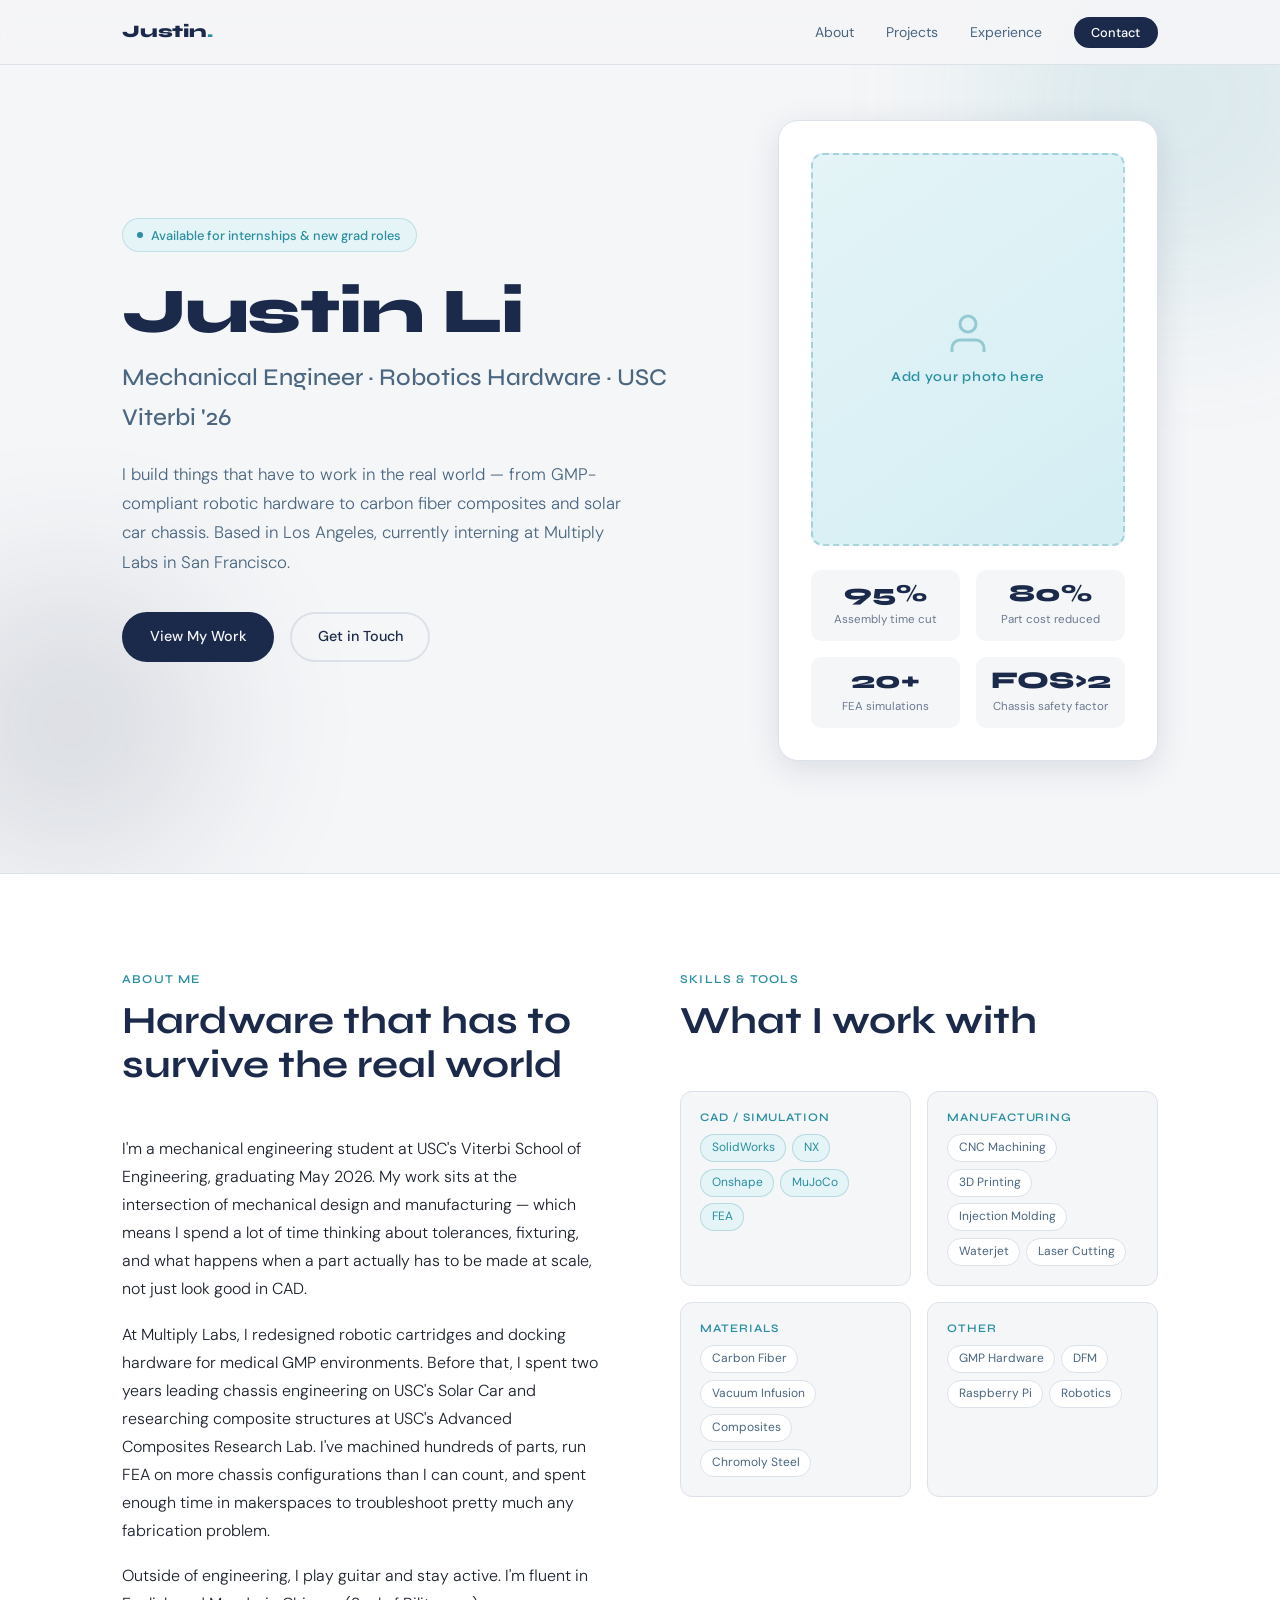
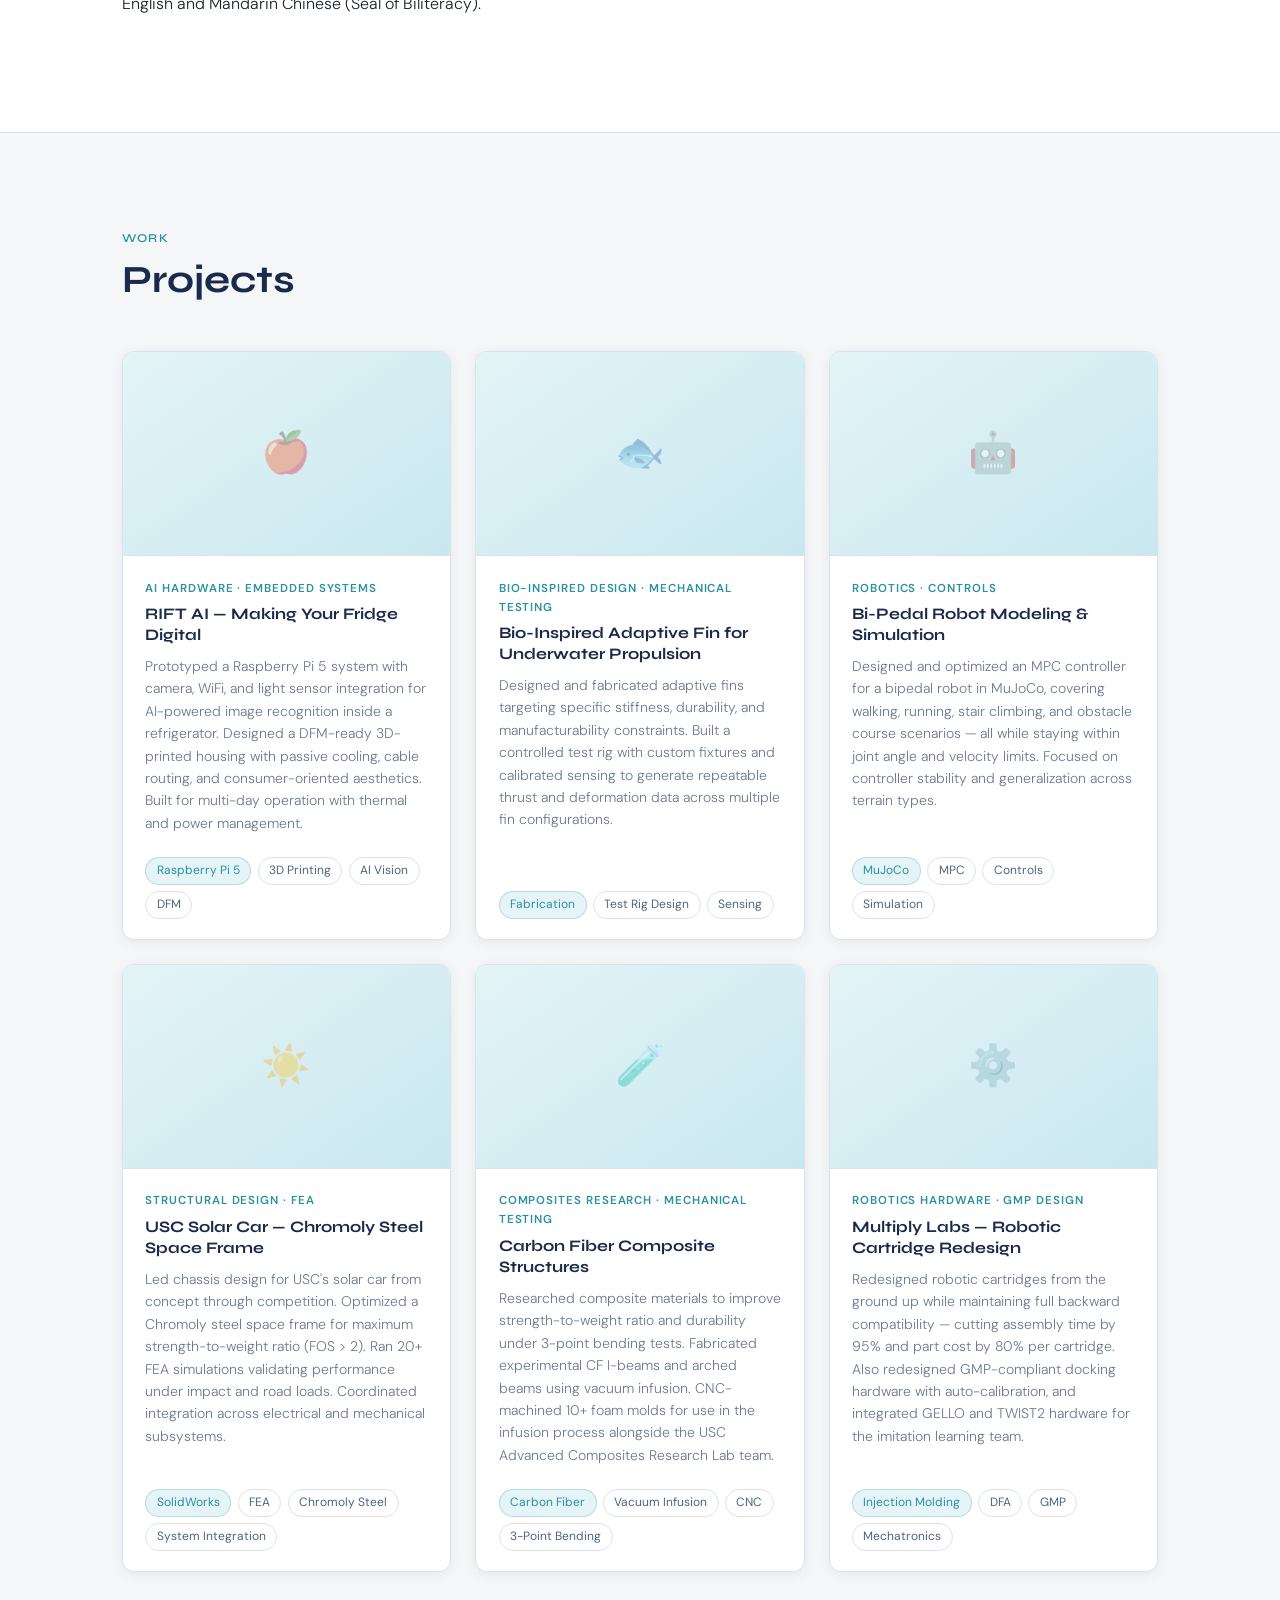
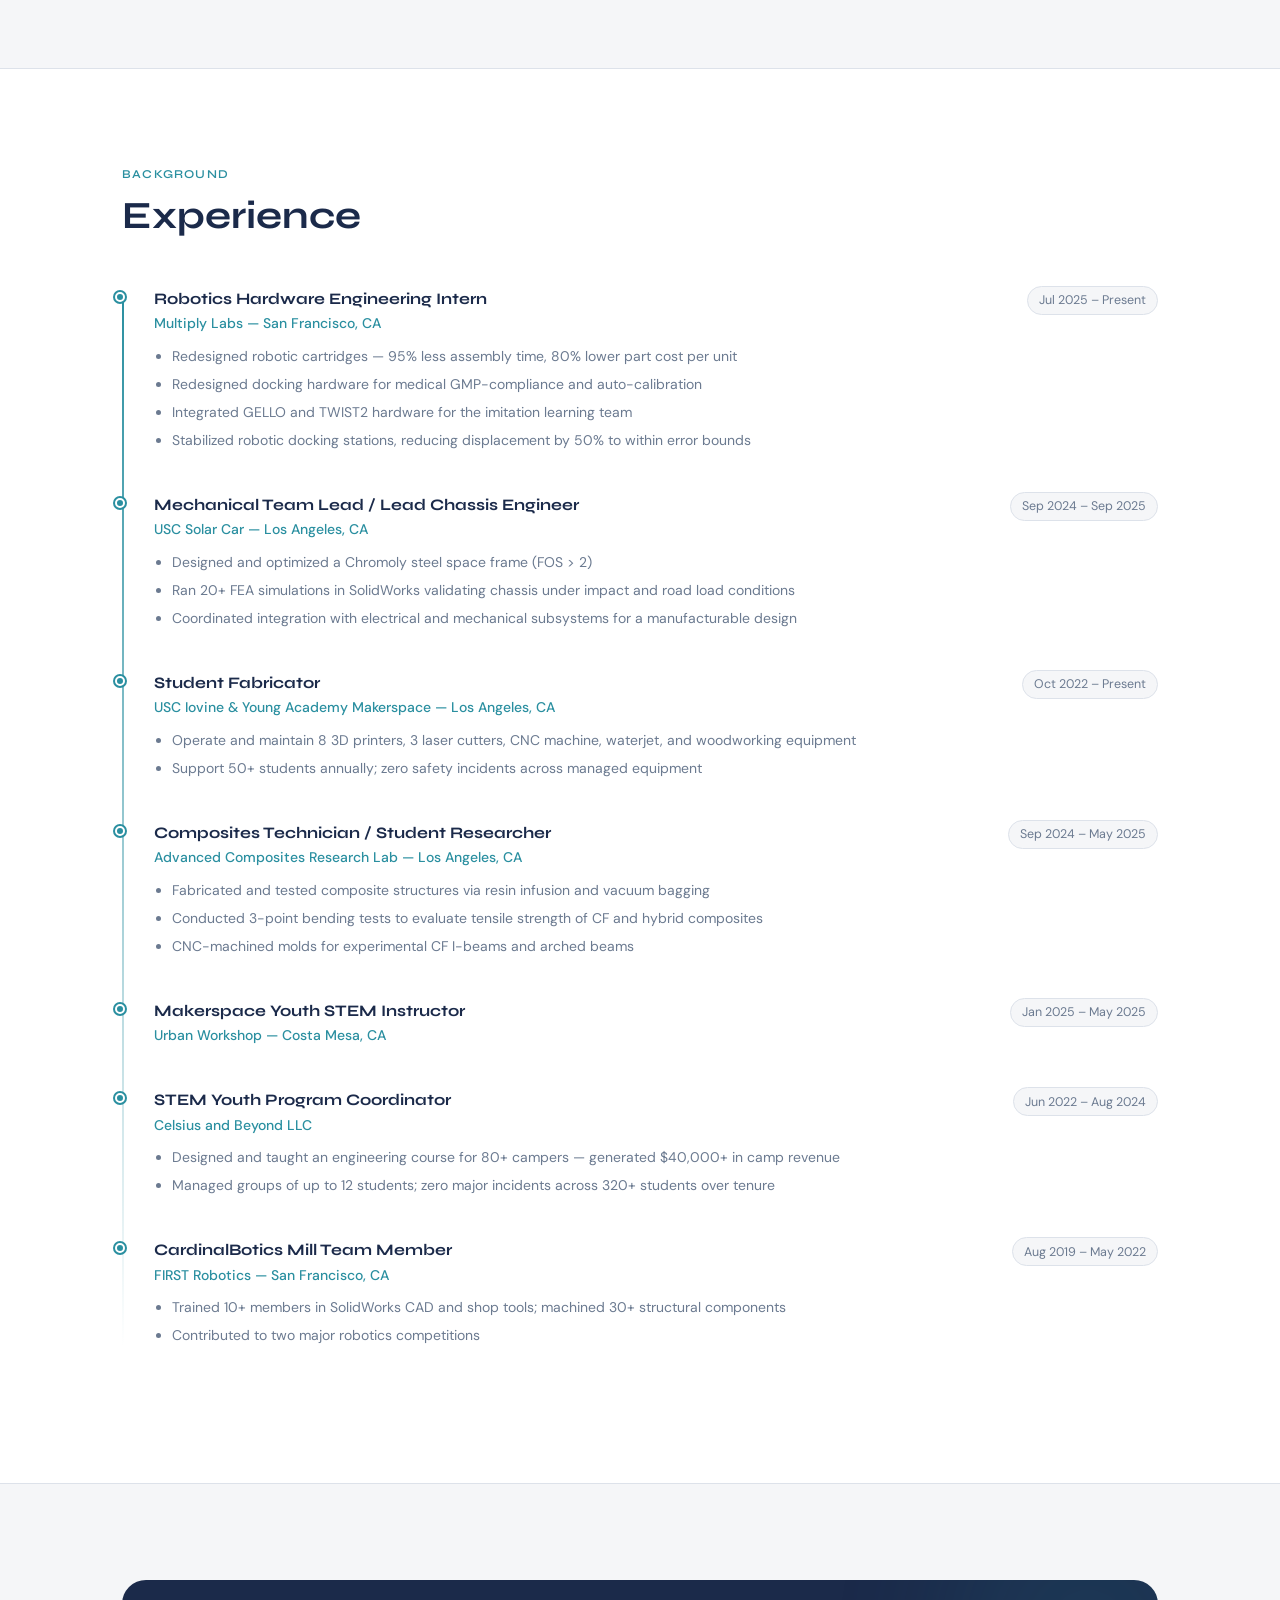
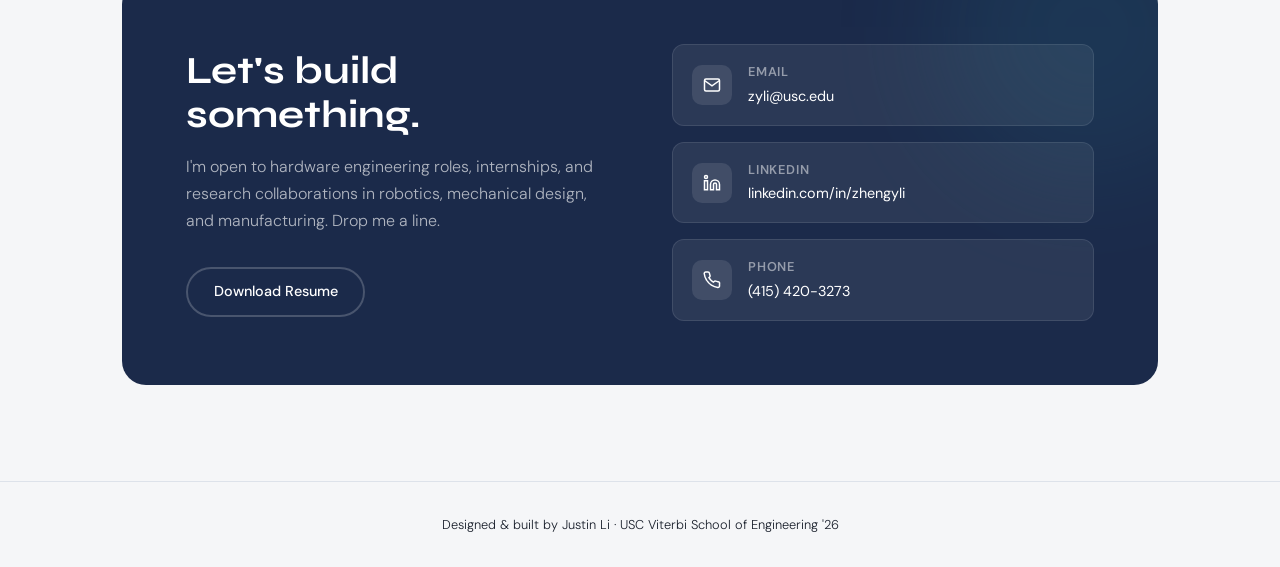
==== index.html @ b5b36ad8 "Create index.html" ====
<!DOCTYPE html>
<html lang="en">
<head>
  <meta charset="UTF-8" />
  <meta name="viewport" content="width=device-width, initial-scale=1.0" />
  <title>Justin Li — Mechanical Engineer</title>
  <link rel="preconnect" href="https://fonts.googleapis.com" />
  <link rel="preconnect" href="https://fonts.gstatic.com" crossorigin />
  <link href="https://fonts.googleapis.com/css2?family=Syne:wght@400;500;600;700;800&family=DM+Sans:ital,opsz,wght@0,9..40,300;0,9..40,400;0,9..40,500;1,9..40,300&display=swap" rel="stylesheet" />

  <style>
    /* ============================================================
       TOKENS
    ============================================================ */
    :root {
      --bg:        #F5F6F8;
      --surface:   #FFFFFF;
      --navy:      #1B2A4A;
      --teal:      #2A8FA0;
      --teal-lt:   #E4F4F7;
      --slate:     #4A6680;
      --text:      #1A202C;
      --muted:     #6B7A90;
      --border:    #DDE2EA;
      --radius:    12px;
      --radius-sm: 6px;
      --shadow:    0 2px 12px rgba(27,42,74,0.07);
      --shadow-lg: 0 8px 32px rgba(27,42,74,0.12);
      --transition: 0.25s cubic-bezier(0.4, 0, 0.2, 1);
    }

    /* ============================================================
       RESET & BASE
    ============================================================ */
    *, *::before, *::after { box-sizing: border-box; margin: 0; padding: 0; }

    html { scroll-behavior: smooth; font-size: 16px; }

    body {
      font-family: 'DM Sans', sans-serif;
      background: var(--bg);
      color: var(--text);
      line-height: 1.65;
      -webkit-font-smoothing: antialiased;
    }

    img { max-width: 100%; display: block; }
    a { color: inherit; text-decoration: none; }
    ul { list-style: none; }

    /* ============================================================
       TYPOGRAPHY
    ============================================================ */
    h1, h2, h3, h4 {
      font-family: 'Syne', sans-serif;
      line-height: 1.15;
      color: var(--navy);
    }

    h1 { font-size: clamp(2.4rem, 5vw, 4rem); font-weight: 800; letter-spacing: -0.02em; }
    h2 { font-size: clamp(1.6rem, 3vw, 2.4rem); font-weight: 700; }
    h3 { font-size: 1.15rem; font-weight: 600; }
    h4 { font-size: 0.9rem; font-weight: 600; letter-spacing: 0.08em; text-transform: uppercase; color: var(--teal); }

    p { font-weight: 300; color: var(--text); }

    .label {
      font-family: 'Syne', sans-serif;
      font-size: 0.75rem;
      font-weight: 600;
      letter-spacing: 0.1em;
      text-transform: uppercase;
      color: var(--teal);
    }

    /* ============================================================
       LAYOUT HELPERS
    ============================================================ */
    .container {
      max-width: 1100px;
      margin: 0 auto;
      padding: 0 2rem;
    }

    .section {
      padding: 6rem 0;
    }

    .section-header {
      margin-bottom: 3rem;
    }

    .section-header .label {
      display: block;
      margin-bottom: 0.6rem;
    }

    /* ============================================================
       NAV
    ============================================================ */
    nav {
      position: fixed;
      top: 0; left: 0; right: 0;
      z-index: 100;
      background: rgba(245, 246, 248, 0.9);
      backdrop-filter: blur(12px);
      -webkit-backdrop-filter: blur(12px);
      border-bottom: 1px solid var(--border);
      transition: box-shadow var(--transition);
    }

    nav.scrolled { box-shadow: var(--shadow); }

    .nav-inner {
      max-width: 1100px;
      margin: 0 auto;
      padding: 0 2rem;
      height: 64px;
      display: flex;
      align-items: center;
      justify-content: space-between;
    }

    .nav-logo {
      font-family: 'Syne', sans-serif;
      font-weight: 800;
      font-size: 1.1rem;
      color: var(--navy);
      letter-spacing: -0.01em;
    }

    .nav-logo span { color: var(--teal); }

    .nav-links {
      display: flex;
      gap: 2rem;
      align-items: center;
    }

    .nav-links a {
      font-size: 0.875rem;
      font-weight: 400;
      color: var(--slate);
      transition: color var(--transition);
    }

    .nav-links a:hover { color: var(--navy); }

    .nav-cta {
      background: var(--navy);
      color: #fff !important;
      padding: 0.45rem 1.1rem;
      border-radius: 100px;
      font-size: 0.8rem !important;
      font-weight: 500 !important;
      transition: background var(--transition) !important;
    }

    .nav-cta:hover { background: var(--teal) !important; color: #fff !important; }

    /* Mobile nav toggle */
    .nav-toggle {
      display: none;
      flex-direction: column;
      gap: 5px;
      cursor: pointer;
      padding: 4px;
    }

    .nav-toggle span {
      display: block;
      width: 22px;
      height: 2px;
      background: var(--navy);
      border-radius: 2px;
      transition: var(--transition);
    }

    /* ============================================================
       HERO
    ============================================================ */
    #hero {
      padding-top: 120px;
      padding-bottom: 7rem;
      position: relative;
      overflow: hidden;
    }

    .hero-grid {
      display: grid;
      grid-template-columns: 1fr 380px;
      gap: 4rem;
      align-items: center;
    }

    .hero-eyebrow {
      display: inline-flex;
      align-items: center;
      gap: 0.5rem;
      background: var(--teal-lt);
      color: var(--teal);
      font-size: 0.8rem;
      font-weight: 500;
      padding: 0.35rem 0.9rem;
      border-radius: 100px;
      margin-bottom: 1.4rem;
      border: 1px solid rgba(42,143,160,0.2);
    }

    .hero-eyebrow::before {
      content: '';
      width: 6px;
      height: 6px;
      border-radius: 50%;
      background: var(--teal);
      animation: pulse 2s ease-in-out infinite;
    }

    @keyframes pulse {
      0%, 100% { opacity: 1; transform: scale(1); }
      50% { opacity: 0.5; transform: scale(0.8); }
    }

    .hero-name { margin-bottom: 0.6rem; }

    .hero-title {
      font-family: 'Syne', sans-serif;
      font-size: clamp(1.1rem, 2.2vw, 1.5rem);
      font-weight: 500;
      color: var(--slate);
      margin-bottom: 1.4rem;
    }

    .hero-desc {
      font-size: 1.05rem;
      max-width: 520px;
      margin-bottom: 2.2rem;
      line-height: 1.75;
      color: var(--slate);
    }

    .hero-actions {
      display: flex;
      gap: 1rem;
      flex-wrap: wrap;
    }

    .btn {
      display: inline-flex;
      align-items: center;
      gap: 0.4rem;
      padding: 0.7rem 1.6rem;
      border-radius: 100px;
      font-size: 0.9rem;
      font-weight: 500;
      transition: all var(--transition);
      cursor: pointer;
      font-family: 'DM Sans', sans-serif;
    }

    .btn-primary {
      background: var(--navy);
      color: #fff;
      border: 2px solid var(--navy);
    }

    .btn-primary:hover {
      background: var(--teal);
      border-color: var(--teal);
    }

    .btn-outline {
      background: transparent;
      color: var(--navy);
      border: 2px solid var(--border);
    }

    .btn-outline:hover {
      border-color: var(--navy);
      background: var(--surface);
    }

    /* Hero card / photo area */
    .hero-card {
      background: var(--surface);
      border-radius: 20px;
      border: 1px solid var(--border);
      padding: 2rem;
      box-shadow: var(--shadow-lg);
      position: relative;
    }

    .hero-photo-placeholder {
      width: 100%;
      aspect-ratio: 4/5;
      background: linear-gradient(145deg, var(--teal-lt) 0%, #D4EEF3 100%);
      border-radius: 12px;
      display: flex;
      flex-direction: column;
      align-items: center;
      justify-content: center;
      color: var(--teal);
      font-family: 'Syne', sans-serif;
      font-size: 0.85rem;
      font-weight: 600;
      letter-spacing: 0.05em;
      gap: 0.5rem;
      border: 2px dashed rgba(42,143,160,0.3);
      position: relative;
      overflow: hidden;
    }

    /* Replace the placeholder with a real photo by adding id="hero-photo" to an <img> tag */
    .hero-photo-placeholder svg { opacity: 0.4; }

    .hero-stats {
      display: grid;
      grid-template-columns: 1fr 1fr;
      gap: 1rem;
      margin-top: 1.5rem;
    }

    .stat {
      text-align: center;
      padding: 0.75rem;
      background: var(--bg);
      border-radius: 10px;
    }

    .stat-num {
      font-family: 'Syne', sans-serif;
      font-size: 1.5rem;
      font-weight: 800;
      color: var(--navy);
      line-height: 1;
    }

    .stat-label {
      font-size: 0.72rem;
      color: var(--muted);
      margin-top: 0.25rem;
    }

    /* Decorative blobs */
    .blob {
      position: absolute;
      border-radius: 50%;
      filter: blur(80px);
      opacity: 0.12;
      pointer-events: none;
    }

    .blob-1 {
      width: 400px; height: 400px;
      background: var(--teal);
      top: -100px; right: -100px;
    }

    .blob-2 {
      width: 300px; height: 300px;
      background: var(--navy);
      bottom: 0; left: -80px;
    }

    /* ============================================================
       ABOUT
    ============================================================ */
    #about { background: var(--surface); border-top: 1px solid var(--border); border-bottom: 1px solid var(--border); }

    .about-grid {
      display: grid;
      grid-template-columns: 1fr 1fr;
      gap: 5rem;
      align-items: start;
    }

    .about-text p {
      margin-bottom: 1.1rem;
      font-size: 1rem;
      line-height: 1.75;
    }

    .skills-grid {
      display: grid;
      grid-template-columns: 1fr 1fr;
      gap: 1rem;
    }

    .skill-block {
      background: var(--bg);
      border-radius: var(--radius);
      padding: 1.2rem;
      border: 1px solid var(--border);
    }

    .skill-block h4 {
      font-size: 0.72rem;
      margin-bottom: 0.6rem;
    }

    .skill-tags {
      display: flex;
      flex-wrap: wrap;
      gap: 0.4rem;
    }

    .tag {
      background: var(--surface);
      border: 1px solid var(--border);
      color: var(--slate);
      font-size: 0.75rem;
      padding: 0.2rem 0.65rem;
      border-radius: 100px;
      font-weight: 400;
    }

    .tag.teal {
      background: var(--teal-lt);
      border-color: rgba(42,143,160,0.25);
      color: var(--teal);
    }

    /* ============================================================
       PROJECTS
    ============================================================ */
    #projects { }

    .projects-grid {
      display: grid;
      grid-template-columns: repeat(3, 1fr);
      gap: 1.5rem;
    }

    .project-card {
      background: var(--surface);
      border-radius: var(--radius);
      border: 1px solid var(--border);
      overflow: hidden;
      box-shadow: var(--shadow);
      transition: transform var(--transition), box-shadow var(--transition);
      cursor: pointer;
      display: flex;
      flex-direction: column;
    }

    .project-card:hover {
      transform: translateY(-4px);
      box-shadow: var(--shadow-lg);
    }

    .project-image {
      width: 100%;
      aspect-ratio: 16/10;
      background: linear-gradient(145deg, var(--teal-lt), #C8E8EF);
      display: flex;
      align-items: center;
      justify-content: center;
      font-family: 'Syne', sans-serif;
      font-size: 0.78rem;
      font-weight: 600;
      letter-spacing: 0.06em;
      color: var(--teal);
      border-bottom: 1px solid var(--border);
      position: relative;
      overflow: hidden;
    }

    /* Add your real project images via <img> tags inside .project-image divs */
    .project-image img {
      width: 100%;
      height: 100%;
      object-fit: cover;
      position: absolute;
      inset: 0;
    }

    .project-image-icon {
      font-size: 2.5rem;
      opacity: 0.35;
    }

    .project-body {
      padding: 1.4rem;
      flex: 1;
      display: flex;
      flex-direction: column;
    }

    .project-category {
      font-size: 0.72rem;
      font-weight: 600;
      letter-spacing: 0.08em;
      text-transform: uppercase;
      color: var(--teal);
      margin-bottom: 0.4rem;
    }

    .project-body h3 {
      font-size: 1rem;
      font-weight: 700;
      color: var(--navy);
      margin-bottom: 0.6rem;
      line-height: 1.3;
    }

    .project-body p {
      font-size: 0.875rem;
      color: var(--muted);
      line-height: 1.6;
      flex: 1;
    }

    .project-footer {
      padding: 0 1.4rem 1.2rem;
      display: flex;
      gap: 0.4rem;
      flex-wrap: wrap;
    }

    /* ============================================================
       EXPERIENCE
    ============================================================ */
    #experience { background: var(--surface); border-top: 1px solid var(--border); border-bottom: 1px solid var(--border); }

    .timeline {
      position: relative;
      padding-left: 2rem;
    }

    .timeline::before {
      content: '';
      position: absolute;
      left: 0;
      top: 8px;
      bottom: 0;
      width: 2px;
      background: linear-gradient(to bottom, var(--teal), transparent);
    }

    .timeline-item {
      position: relative;
      margin-bottom: 2.5rem;
    }

    .timeline-item::before {
      content: '';
      position: absolute;
      left: -2.45rem;
      top: 6px;
      width: 10px;
      height: 10px;
      border-radius: 50%;
      background: var(--teal);
      border: 2px solid var(--surface);
      box-shadow: 0 0 0 2px var(--teal);
    }

    .timeline-header {
      display: flex;
      align-items: flex-start;
      justify-content: space-between;
      gap: 1rem;
      flex-wrap: wrap;
      margin-bottom: 0.5rem;
    }

    .timeline-role {
      font-family: 'Syne', sans-serif;
      font-weight: 700;
      color: var(--navy);
      font-size: 1rem;
    }

    .timeline-company {
      font-size: 0.875rem;
      color: var(--teal);
      font-weight: 500;
    }

    .timeline-date {
      font-size: 0.78rem;
      color: var(--muted);
      white-space: nowrap;
      background: var(--bg);
      padding: 0.2rem 0.7rem;
      border-radius: 100px;
      border: 1px solid var(--border);
      flex-shrink: 0;
    }

    .timeline-bullets {
      margin-top: 0.6rem;
      padding-left: 1.1rem;
    }

    .timeline-bullets li {
      list-style: disc;
      font-size: 0.875rem;
      color: var(--muted);
      line-height: 1.65;
      margin-bottom: 0.3rem;
    }

    /* ============================================================
       CONTACT
    ============================================================ */
    #contact { }

    .contact-inner {
      background: var(--navy);
      border-radius: 24px;
      padding: 4rem;
      display: grid;
      grid-template-columns: 1fr 1fr;
      gap: 4rem;
      align-items: center;
      position: relative;
      overflow: hidden;
    }

    .contact-inner::before {
      content: '';
      position: absolute;
      width: 300px;
      height: 300px;
      border-radius: 50%;
      background: var(--teal);
      opacity: 0.12;
      top: -100px;
      right: -80px;
      filter: blur(60px);
    }

    .contact-left h2 { color: #fff; margin-bottom: 1rem; }

    .contact-left p {
      color: rgba(255,255,255,0.65);
      font-size: 1rem;
      line-height: 1.7;
    }

    .contact-links {
      display: flex;
      flex-direction: column;
      gap: 1rem;
    }

    .contact-link {
      display: flex;
      align-items: center;
      gap: 1rem;
      background: rgba(255,255,255,0.07);
      border: 1px solid rgba(255,255,255,0.1);
      border-radius: var(--radius);
      padding: 1rem 1.2rem;
      color: #fff;
      transition: background var(--transition), border-color var(--transition);
    }

    .contact-link:hover {
      background: rgba(255,255,255,0.12);
      border-color: rgba(42,143,160,0.5);
    }

    .contact-link-icon {
      width: 40px;
      height: 40px;
      border-radius: 10px;
      background: rgba(255,255,255,0.1);
      display: flex;
      align-items: center;
      justify-content: center;
      flex-shrink: 0;
    }

    .contact-link-text strong {
      display: block;
      font-size: 0.8rem;
      font-weight: 600;
      letter-spacing: 0.06em;
      text-transform: uppercase;
      color: rgba(255,255,255,0.5);
    }

    .contact-link-text span {
      font-size: 0.9rem;
      color: #fff;
    }

    /* ============================================================
       FOOTER
    ============================================================ */
    footer {
      text-align: center;
      padding: 2rem;
      font-size: 0.8rem;
      color: var(--muted);
      border-top: 1px solid var(--border);
    }

    /* ============================================================
       ANIMATIONS
    ============================================================ */
    .fade-up {
      opacity: 0;
      transform: translateY(24px);
      transition: opacity 0.6s ease, transform 0.6s ease;
    }

    .fade-up.visible {
      opacity: 1;
      transform: translateY(0);
    }

    /* ============================================================
       RESPONSIVE
    ============================================================ */
    @media (max-width: 900px) {
      .hero-grid { grid-template-columns: 1fr; }
      .hero-card { display: none; }
      .about-grid { grid-template-columns: 1fr; gap: 2.5rem; }
      .projects-grid { grid-template-columns: repeat(2, 1fr); }
      .contact-inner { grid-template-columns: 1fr; padding: 2.5rem; gap: 2rem; }
    }

    @media (max-width: 600px) {
      .nav-links { display: none; }
      .nav-links.open {
        display: flex;
        flex-direction: column;
        position: fixed;
        top: 64px; left: 0; right: 0;
        background: var(--surface);
        padding: 1.5rem 2rem;
        border-bottom: 1px solid var(--border);
        box-shadow: var(--shadow-lg);
        gap: 1.2rem;
        z-index: 99;
      }
      .nav-toggle { display: flex; }
      .projects-grid { grid-template-columns: 1fr; }
      .skills-grid { grid-template-columns: 1fr; }
      .section { padding: 4rem 0; }
    }
  </style>
</head>

<body>

  <!-- ============================================================
       NAV
  ============================================================ -->
  <nav id="navbar">
    <div class="nav-inner">
      <a class="nav-logo" href="#hero">Justin<span>.</span></a>
      <ul class="nav-links" id="navLinks">
        <li><a href="#about">About</a></li>
        <li><a href="#projects">Projects</a></li>
        <li><a href="#experience">Experience</a></li>
        <li><a href="#contact" class="nav-cta">Contact</a></li>
      </ul>
      <div class="nav-toggle" id="navToggle" aria-label="Toggle navigation">
        <span></span><span></span><span></span>
      </div>
    </div>
  </nav>

  <!-- ============================================================
       HERO
  ============================================================ -->
  <section id="hero">
    <div class="blob blob-1"></div>
    <div class="blob blob-2"></div>
    <div class="container">
      <div class="hero-grid">
        <div class="hero-content">
          <div class="hero-eyebrow">Available for internships &amp; new grad roles</div>
          <h1 class="hero-name">Justin Li</h1>
          <p class="hero-title">Mechanical Engineer · Robotics Hardware · USC Viterbi '26</p>
          <p class="hero-desc">
            I build things that have to work in the real world — from GMP-compliant robotic hardware 
            to carbon fiber composites and solar car chassis. Based in Los Angeles, currently interning 
            at Multiply Labs in San Francisco.
          </p>
          <div class="hero-actions">
            <a href="#projects" class="btn btn-primary">View My Work</a>
            <a href="#contact" class="btn btn-outline">Get in Touch</a>
          </div>
        </div>

        <div class="hero-card fade-up">
          <!-- 
            TO ADD YOUR PHOTO: Replace this placeholder div with:
            <img src="your-photo.jpg" alt="Justin Li" style="width:100%;border-radius:12px;aspect-ratio:4/5;object-fit:cover;" />
          -->
          <div class="hero-photo-placeholder">
            <svg width="48" height="48" viewBox="0 0 24 24" fill="none" stroke="currentColor" stroke-width="1.5">
              <path d="M20 21v-2a4 4 0 0 0-4-4H8a4 4 0 0 0-4 4v2"/>
              <circle cx="12" cy="7" r="4"/>
            </svg>
            Add your photo here
          </div>
          <div class="hero-stats">
            <div class="stat">
              <div class="stat-num">95%</div>
              <div class="stat-label">Assembly time cut</div>
            </div>
            <div class="stat">
              <div class="stat-num">80%</div>
              <div class="stat-label">Part cost reduced</div>
            </div>
            <div class="stat">
              <div class="stat-num">20+</div>
              <div class="stat-label">FEA simulations</div>
            </div>
            <div class="stat">
              <div class="stat-num">FOS&gt;2</div>
              <div class="stat-label">Chassis safety factor</div>
            </div>
          </div>
        </div>
      </div>
    </div>
  </section>

  <!-- ============================================================
       ABOUT
  ============================================================ -->
  <section id="about" class="section">
    <div class="container">
      <div class="about-grid">
        <div class="about-text fade-up">
          <div class="section-header">
            <span class="label">About Me</span>
            <h2>Hardware that has to survive the real world</h2>
          </div>
          <p>
            I'm a mechanical engineering student at USC's Viterbi School of Engineering, graduating May 2026. 
            My work sits at the intersection of mechanical design and manufacturing — which means I spend a lot 
            of time thinking about tolerances, fixturing, and what happens when a part actually has to be made 
            at scale, not just look good in CAD.
          </p>
          <p>
            At Multiply Labs, I redesigned robotic cartridges and docking hardware for medical GMP environments. 
            Before that, I spent two years leading chassis engineering on USC's Solar Car and researching composite 
            structures at USC's Advanced Composites Research Lab. I've machined hundreds of parts, run FEA on more 
            chassis configurations than I can count, and spent enough time in makerspaces to troubleshoot pretty 
            much any fabrication problem.
          </p>
          <p>
            Outside of engineering, I play guitar and stay active. I'm fluent in English and Mandarin Chinese 
            (Seal of Biliteracy).
          </p>
        </div>

        <div class="fade-up" style="animation-delay:0.1s">
          <div class="section-header">
            <span class="label">Skills &amp; Tools</span>
            <h2>What I work with</h2>
          </div>
          <div class="skills-grid">
            <div class="skill-block">
              <h4>CAD / Simulation</h4>
              <div class="skill-tags">
                <span class="tag teal">SolidWorks</span>
                <span class="tag teal">NX</span>
                <span class="tag teal">Onshape</span>
                <span class="tag teal">MuJoCo</span>
                <span class="tag teal">FEA</span>
              </div>
            </div>
            <div class="skill-block">
              <h4>Manufacturing</h4>
              <div class="skill-tags">
                <span class="tag">CNC Machining</span>
                <span class="tag">3D Printing</span>
                <span class="tag">Injection Molding</span>
                <span class="tag">Waterjet</span>
                <span class="tag">Laser Cutting</span>
              </div>
            </div>
            <div class="skill-block">
              <h4>Materials</h4>
              <div class="skill-tags">
                <span class="tag">Carbon Fiber</span>
                <span class="tag">Vacuum Infusion</span>
                <span class="tag">Composites</span>
                <span class="tag">Chromoly Steel</span>
              </div>
            </div>
            <div class="skill-block">
              <h4>Other</h4>
              <div class="skill-tags">
                <span class="tag">GMP Hardware</span>
                <span class="tag">DFM</span>
                <span class="tag">Raspberry Pi</span>
                <span class="tag">Robotics</span>
              </div>
            </div>
          </div>
        </div>
      </div>
    </div>
  </section>

  <!-- ============================================================
       PROJECTS
  ============================================================ -->
  <section id="projects" class="section">
    <div class="container">
      <div class="section-header fade-up">
        <span class="label">Work</span>
        <h2>Projects</h2>
      </div>

      <div class="projects-grid">

        <!-- PROJECT 1 -->
        <div class="project-card fade-up">
          <div class="project-image">
            <!--
              TO ADD IMAGE: place an <img> tag here, e.g.:
              <img src="images/rift-ai.jpg" alt="RIFT AI project" />
            -->
            <span class="project-image-icon">🍎</span>
          </div>
          <div class="project-body">
            <div class="project-category">AI Hardware · Embedded Systems</div>
            <h3>RIFT AI — Making Your Fridge Digital</h3>
            <p>
              Prototyped a Raspberry Pi 5 system with camera, WiFi, and light sensor integration 
              for AI-powered image recognition inside a refrigerator. Designed a DFM-ready 3D-printed 
              housing with passive cooling, cable routing, and consumer-oriented aesthetics. 
              Built for multi-day operation with thermal and power management.
            </p>
          </div>
          <div class="project-footer">
            <span class="tag teal">Raspberry Pi 5</span>
            <span class="tag">3D Printing</span>
            <span class="tag">AI Vision</span>
            <span class="tag">DFM</span>
          </div>
        </div>

        <!-- PROJECT 2 -->
        <div class="project-card fade-up" style="transition-delay:0.08s">
          <div class="project-image">
            <!--
              TO ADD IMAGE: <img src="images/adaptive-fin.jpg" alt="Adaptive fin project" />
            -->
            <span class="project-image-icon">🐟</span>
          </div>
          <div class="project-body">
            <div class="project-category">Bio-Inspired Design · Mechanical Testing</div>
            <h3>Bio-Inspired Adaptive Fin for Underwater Propulsion</h3>
            <p>
              Designed and fabricated adaptive fins targeting specific stiffness, durability, and 
              manufacturability constraints. Built a controlled test rig with custom fixtures and 
              calibrated sensing to generate repeatable thrust and deformation data across multiple 
              fin configurations.
            </p>
          </div>
          <div class="project-footer">
            <span class="tag teal">Fabrication</span>
            <span class="tag">Test Rig Design</span>
            <span class="tag">Sensing</span>
          </div>
        </div>

        <!-- PROJECT 3 -->
        <div class="project-card fade-up" style="transition-delay:0.16s">
          <div class="project-image">
            <!--
              TO ADD IMAGE: <img src="images/bipedal-robot.jpg" alt="Bipedal robot simulation" />
            -->
            <span class="project-image-icon">🤖</span>
          </div>
          <div class="project-body">
            <div class="project-category">Robotics · Controls</div>
            <h3>Bi-Pedal Robot Modeling &amp; Simulation</h3>
            <p>
              Designed and optimized an MPC controller for a bipedal robot in MuJoCo, covering 
              walking, running, stair climbing, and obstacle course scenarios — all while staying 
              within joint angle and velocity limits. Focused on controller stability and 
              generalization across terrain types.
            </p>
          </div>
          <div class="project-footer">
            <span class="tag teal">MuJoCo</span>
            <span class="tag">MPC</span>
            <span class="tag">Controls</span>
            <span class="tag">Simulation</span>
          </div>
        </div>

        <!-- PROJECT 4 -->
        <div class="project-card fade-up" style="transition-delay:0.24s">
          <div class="project-image">
            <!--
              TO ADD IMAGE: <img src="images/solar-car-chassis.jpg" alt="USC Solar Car chassis" />
            -->
            <span class="project-image-icon">☀️</span>
          </div>
          <div class="project-body">
            <div class="project-category">Structural Design · FEA</div>
            <h3>USC Solar Car — Chromoly Steel Space Frame</h3>
            <p>
              Led chassis design for USC's solar car from concept through competition. Optimized 
              a Chromoly steel space frame for maximum strength-to-weight ratio (FOS &gt; 2). 
              Ran 20+ FEA simulations validating performance under impact and road loads. 
              Coordinated integration across electrical and mechanical subsystems.
            </p>
          </div>
          <div class="project-footer">
            <span class="tag teal">SolidWorks</span>
            <span class="tag">FEA</span>
            <span class="tag">Chromoly Steel</span>
            <span class="tag">System Integration</span>
          </div>
        </div>

        <!-- PROJECT 5 -->
        <div class="project-card fade-up" style="transition-delay:0.32s">
          <div class="project-image">
            <!--
              TO ADD IMAGE: <img src="images/composites.jpg" alt="Composite structures research" />
            -->
            <span class="project-image-icon">🧪</span>
          </div>
          <div class="project-body">
            <div class="project-category">Composites Research · Mechanical Testing</div>
            <h3>Carbon Fiber Composite Structures</h3>
            <p>
              Researched composite materials to improve strength-to-weight ratio and durability 
              under 3-point bending tests. Fabricated experimental CF I-beams and arched beams 
              using vacuum infusion. CNC-machined 10+ foam molds for use in the infusion process 
              alongside the USC Advanced Composites Research Lab team.
            </p>
          </div>
          <div class="project-footer">
            <span class="tag teal">Carbon Fiber</span>
            <span class="tag">Vacuum Infusion</span>
            <span class="tag">CNC</span>
            <span class="tag">3-Point Bending</span>
          </div>
        </div>

        <!-- PROJECT 6 -->
        <div class="project-card fade-up" style="transition-delay:0.40s">
          <div class="project-image">
            <!--
              TO ADD IMAGE: <img src="images/multiply-labs.jpg" alt="Multiply Labs robotics hardware" />
            -->
            <span class="project-image-icon">⚙️</span>
          </div>
          <div class="project-body">
            <div class="project-category">Robotics Hardware · GMP Design</div>
            <h3>Multiply Labs — Robotic Cartridge Redesign</h3>
            <p>
              Redesigned robotic cartridges from the ground up while maintaining full backward 
              compatibility — cutting assembly time by 95% and part cost by 80% per cartridge. 
              Also redesigned GMP-compliant docking hardware with auto-calibration, and integrated 
              GELLO and TWIST2 hardware for the imitation learning team.
            </p>
          </div>
          <div class="project-footer">
            <span class="tag teal">Injection Molding</span>
            <span class="tag">DFA</span>
            <span class="tag">GMP</span>
            <span class="tag">Mechatronics</span>
          </div>
        </div>

      </div>
    </div>
  </section>

  <!-- ============================================================
       EXPERIENCE
  ============================================================ -->
  <section id="experience" class="section">
    <div class="container">
      <div class="section-header fade-up">
        <span class="label">Background</span>
        <h2>Experience</h2>
      </div>

      <div class="timeline fade-up">

        <div class="timeline-item">
          <div class="timeline-header">
            <div>
              <div class="timeline-role">Robotics Hardware Engineering Intern</div>
              <div class="timeline-company">Multiply Labs — San Francisco, CA</div>
            </div>
            <div class="timeline-date">Jul 2025 – Present</div>
          </div>
          <ul class="timeline-bullets">
            <li>Redesigned robotic cartridges — 95% less assembly time, 80% lower part cost per unit</li>
            <li>Redesigned docking hardware for medical GMP-compliance and auto-calibration</li>
            <li>Integrated GELLO and TWIST2 hardware for the imitation learning team</li>
            <li>Stabilized robotic docking stations, reducing displacement by 50% to within error bounds</li>
          </ul>
        </div>

        <div class="timeline-item">
          <div class="timeline-header">
            <div>
              <div class="timeline-role">Mechanical Team Lead / Lead Chassis Engineer</div>
              <div class="timeline-company">USC Solar Car — Los Angeles, CA</div>
            </div>
            <div class="timeline-date">Sep 2024 – Sep 2025</div>
          </div>
          <ul class="timeline-bullets">
            <li>Designed and optimized a Chromoly steel space frame (FOS &gt; 2)</li>
            <li>Ran 20+ FEA simulations in SolidWorks validating chassis under impact and road load conditions</li>
            <li>Coordinated integration with electrical and mechanical subsystems for a manufacturable design</li>
          </ul>
        </div>

        <div class="timeline-item">
          <div class="timeline-header">
            <div>
              <div class="timeline-role">Student Fabricator</div>
              <div class="timeline-company">USC Iovine &amp; Young Academy Makerspace — Los Angeles, CA</div>
            </div>
            <div class="timeline-date">Oct 2022 – Present</div>
          </div>
          <ul class="timeline-bullets">
            <li>Operate and maintain 8 3D printers, 3 laser cutters, CNC machine, waterjet, and woodworking equipment</li>
            <li>Support 50+ students annually; zero safety incidents across managed equipment</li>
          </ul>
        </div>

        <div class="timeline-item">
          <div class="timeline-header">
            <div>
              <div class="timeline-role">Composites Technician / Student Researcher</div>
              <div class="timeline-company">Advanced Composites Research Lab — Los Angeles, CA</div>
            </div>
            <div class="timeline-date">Sep 2024 – May 2025</div>
          </div>
          <ul class="timeline-bullets">
            <li>Fabricated and tested composite structures via resin infusion and vacuum bagging</li>
            <li>Conducted 3-point bending tests to evaluate tensile strength of CF and hybrid composites</li>
            <li>CNC-machined molds for experimental CF I-beams and arched beams</li>
          </ul>
        </div>

        <div class="timeline-item">
          <div class="timeline-header">
            <div>
              <div class="timeline-role">Makerspace Youth STEM Instructor</div>
              <div class="timeline-company">Urban Workshop — Costa Mesa, CA</div>
            </div>
            <div class="timeline-date">Jan 2025 – May 2025</div>
          </div>
        </div>

        <div class="timeline-item">
          <div class="timeline-header">
            <div>
              <div class="timeline-role">STEM Youth Program Coordinator</div>
              <div class="timeline-company">Celsius and Beyond LLC</div>
            </div>
            <div class="timeline-date">Jun 2022 – Aug 2024</div>
          </div>
          <ul class="timeline-bullets">
            <li>Designed and taught an engineering course for 80+ campers — generated $40,000+ in camp revenue</li>
            <li>Managed groups of up to 12 students; zero major incidents across 320+ students over tenure</li>
          </ul>
        </div>

        <div class="timeline-item">
          <div class="timeline-header">
            <div>
              <div class="timeline-role">CardinalBotics Mill Team Member</div>
              <div class="timeline-company">FIRST Robotics — San Francisco, CA</div>
            </div>
            <div class="timeline-date">Aug 2019 – May 2022</div>
          </div>
          <ul class="timeline-bullets">
            <li>Trained 10+ members in SolidWorks CAD and shop tools; machined 30+ structural components</li>
            <li>Contributed to two major robotics competitions</li>
          </ul>
        </div>

      </div>
    </div>
  </section>

  <!-- ============================================================
       CONTACT
  ============================================================ -->
  <section id="contact" class="section">
    <div class="container">
      <div class="contact-inner fade-up">
        <div class="contact-left">
          <h2>Let's build something.</h2>
          <p style="margin-top:1rem;">
            I'm open to hardware engineering roles, internships, and research collaborations 
            in robotics, mechanical design, and manufacturing. Drop me a line.
          </p>
          <a href="Li_Justin_Resume.pdf" class="btn btn-outline" style="margin-top:2rem; border-color:rgba(255,255,255,0.2); color:#fff;" download>
            Download Resume
          </a>
        </div>
        <div class="contact-links">
          <a href="mailto:zyli@usc.edu" class="contact-link">
            <div class="contact-link-icon">
              <svg width="18" height="18" viewBox="0 0 24 24" fill="none" stroke="white" stroke-width="2">
                <path d="M4 4h16c1.1 0 2 .9 2 2v12c0 1.1-.9 2-2 2H4c-1.1 0-2-.9-2-2V6c0-1.1.9-2 2-2z"/>
                <polyline points="22,6 12,13 2,6"/>
              </svg>
            </div>
            <div class="contact-link-text">
              <strong>Email</strong>
              <span>zyli@usc.edu</span>
            </div>
          </a>
          <a href="https://www.linkedin.com/in/zhengyli" target="_blank" rel="noopener" class="contact-link">
            <div class="contact-link-icon">
              <svg width="18" height="18" viewBox="0 0 24 24" fill="none" stroke="white" stroke-width="2">
                <path d="M16 8a6 6 0 0 1 6 6v7h-4v-7a2 2 0 0 0-2-2 2 2 0 0 0-2 2v7h-4v-7a6 6 0 0 1 6-6z"/>
                <rect x="2" y="9" width="4" height="12"/><circle cx="4" cy="4" r="2"/>
              </svg>
            </div>
            <div class="contact-link-text">
              <strong>LinkedIn</strong>
              <span>linkedin.com/in/zhengyli</span>
            </div>
          </a>
          <a href="tel:4154203273" class="contact-link">
            <div class="contact-link-icon">
              <svg width="18" height="18" viewBox="0 0 24 24" fill="none" stroke="white" stroke-width="2">
                <path d="M22 16.92v3a2 2 0 0 1-2.18 2 19.79 19.79 0 0 1-8.63-3.07A19.5 19.5 0 0 1 4.69 12a19.79 19.79 0 0 1-3.07-8.67A2 2 0 0 1 3.6 1.27h3a2 2 0 0 1 2 1.72 12.84 12.84 0 0 0 .7 2.81 2 2 0 0 1-.45 2.11L7.91 8.91a16 16 0 0 0 6 6l.92-.92a2 2 0 0 1 2.11-.45 12.84 12.84 0 0 0 2.81.7A2 2 0 0 1 22 16.92z"/>
              </svg>
            </div>
            <div class="contact-link-text">
              <strong>Phone</strong>
              <span>(415) 420-3273</span>
            </div>
          </a>
        </div>
      </div>
    </div>
  </section>

  <!-- ============================================================
       FOOTER
  ============================================================ -->
  <footer>
    <p>Designed &amp; built by Justin Li · USC Viterbi School of Engineering '26</p>
  </footer>

  <!-- ============================================================
       JS
  ============================================================ -->
  <script>
    // Scroll shadow on nav
    const navbar = document.getElementById('navbar');
    window.addEventListener('scroll', () => {
      navbar.classList.toggle('scrolled', window.scrollY > 20);
    });

    // Mobile nav toggle
    const toggle = document.getElementById('navToggle');
    const navLinks = document.getElementById('navLinks');
    toggle.addEventListener('click', () => {
      navLinks.classList.toggle('open');
    });

    // Close mobile nav on link click
    navLinks.querySelectorAll('a').forEach(link => {
      link.addEventListener('click', () => navLinks.classList.remove('open'));
    });

    // Scroll-triggered fade-up animations
    const observer = new IntersectionObserver((entries) => {
      entries.forEach(entry => {
        if (entry.isIntersecting) {
          entry.target.classList.add('visible');
          observer.unobserve(entry.target);
        }
      });
    }, { threshold: 0.1 });

    document.querySelectorAll('.fade-up').forEach(el => observer.observe(el));
  </script>

</body>
</html>
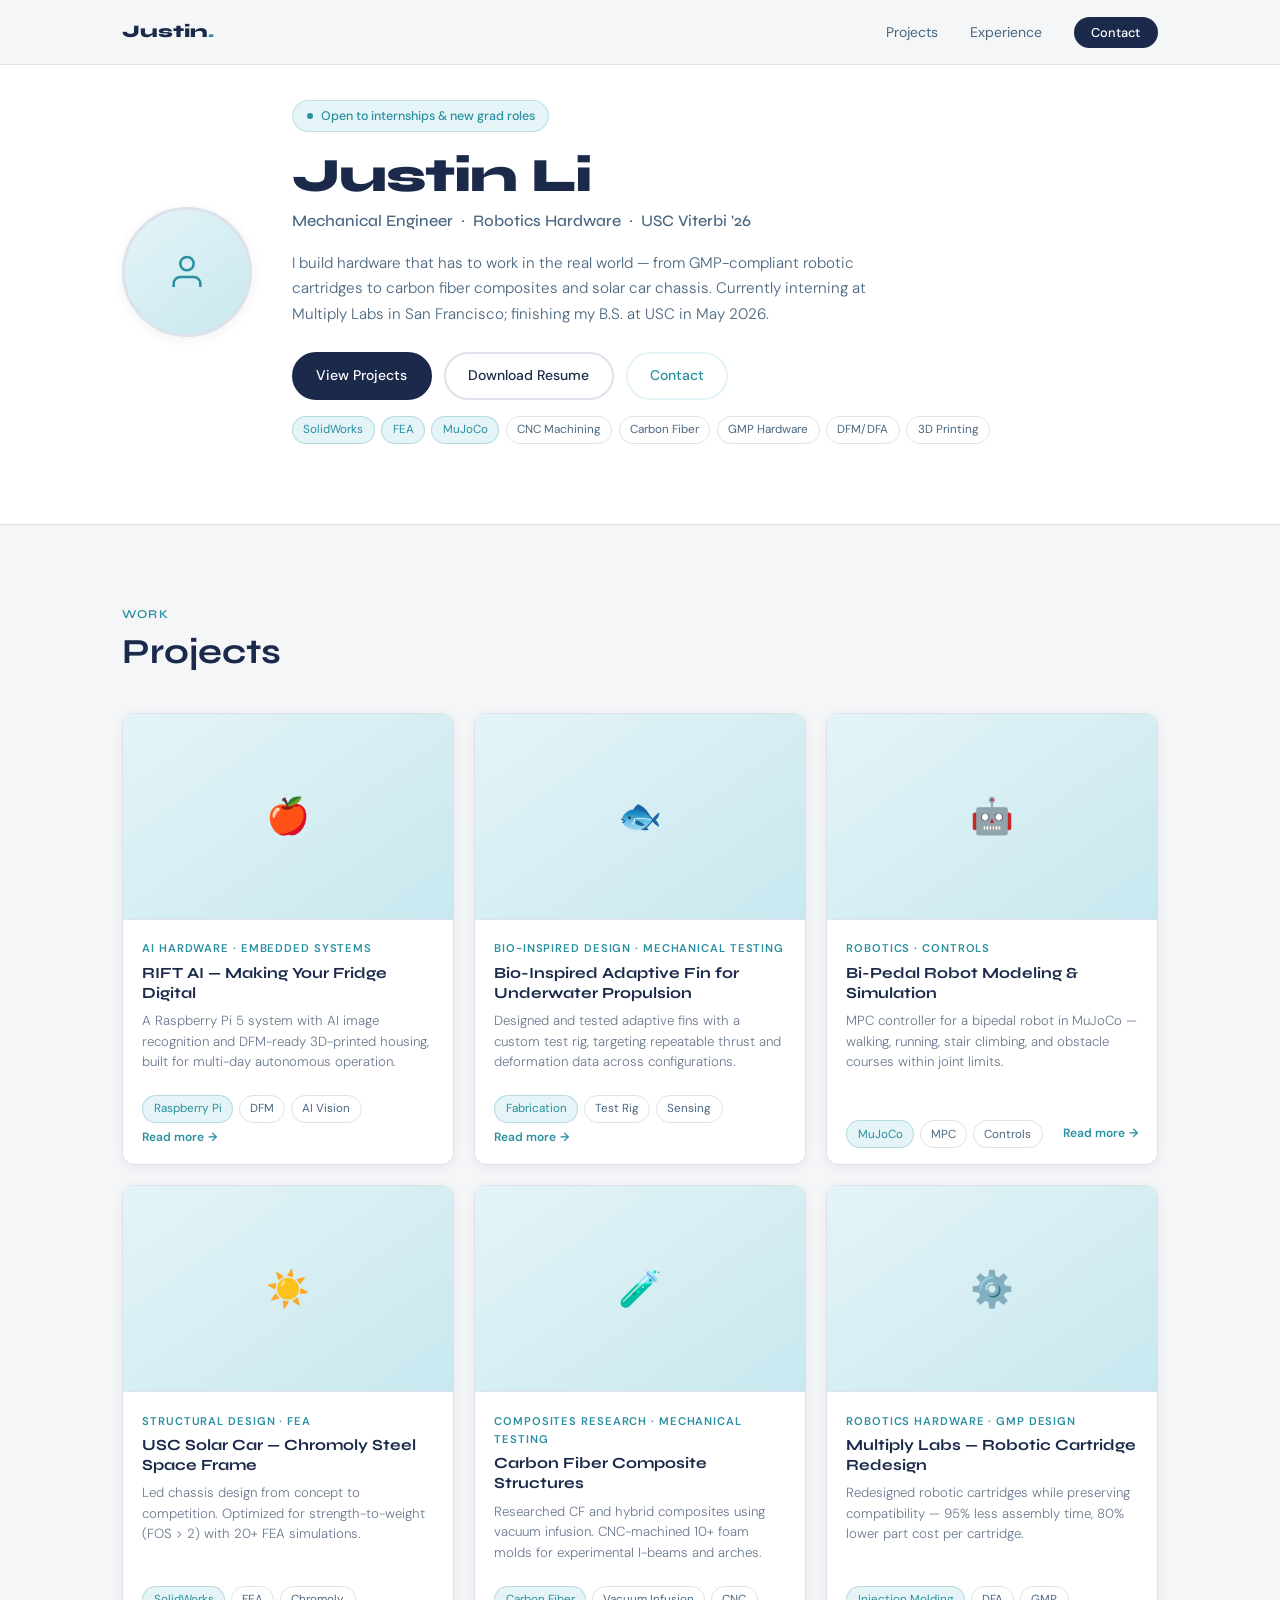
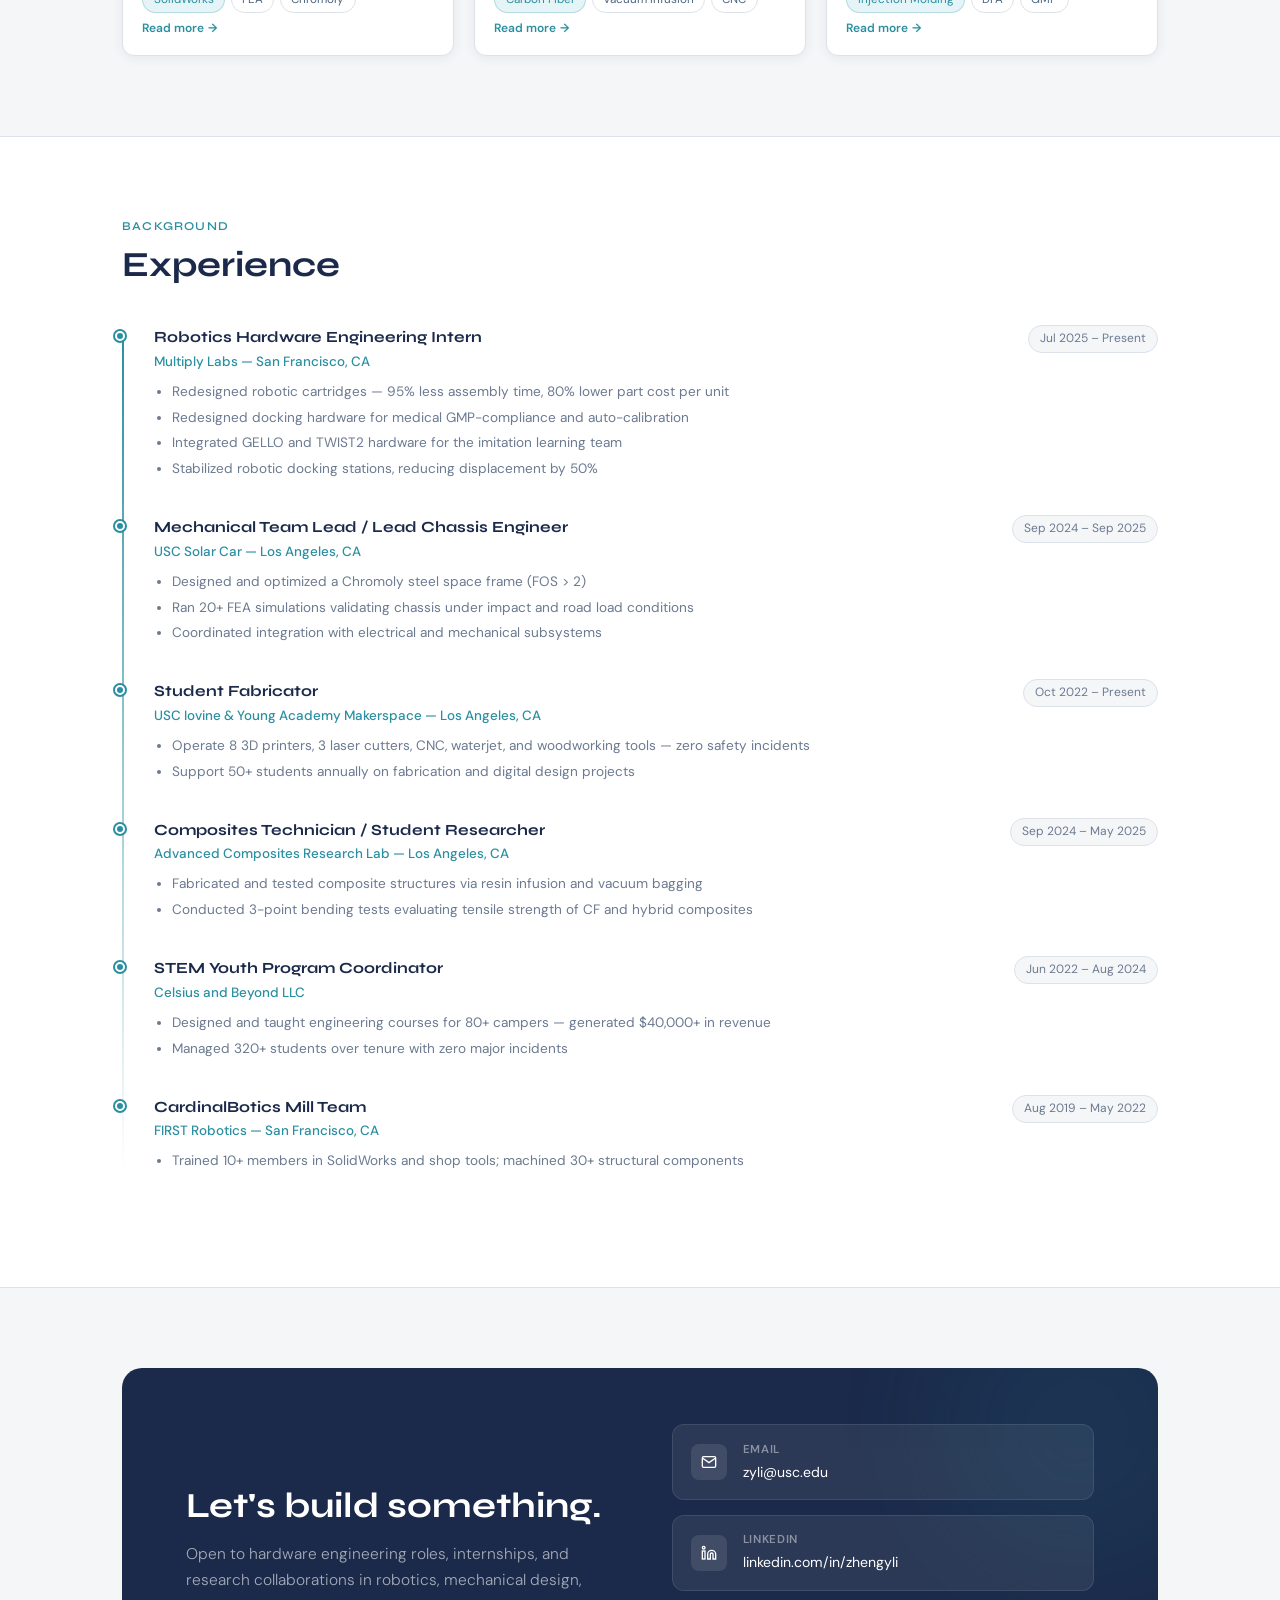
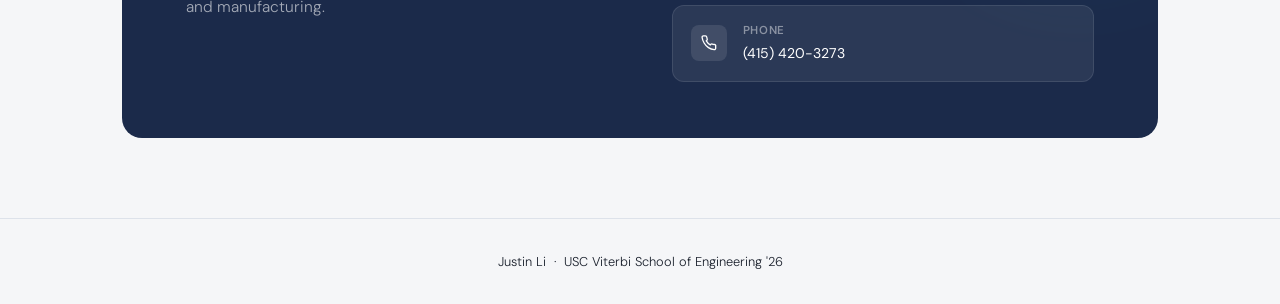
==== commit b32b49e5: "New" ====
--- a/index.html
+++ b/index.html
@@ -7,191 +7,53 @@
   <link rel="preconnect" href="https://fonts.googleapis.com" />
   <link rel="preconnect" href="https://fonts.gstatic.com" crossorigin />
   <link href="https://fonts.googleapis.com/css2?family=Syne:wght@400;500;600;700;800&family=DM+Sans:ital,opsz,wght@0,9..40,300;0,9..40,400;0,9..40,500;1,9..40,300&display=swap" rel="stylesheet" />
+  <link rel="stylesheet" href="style.css" />
 
   <style>
     /* ============================================================
-       TOKENS
-    ============================================================ */
-    :root {
-      --bg:        #F5F6F8;
-      --surface:   #FFFFFF;
-      --navy:      #1B2A4A;
-      --teal:      #2A8FA0;
-      --teal-lt:   #E4F4F7;
-      --slate:     #4A6680;
-      --text:      #1A202C;
-      --muted:     #6B7A90;
-      --border:    #DDE2EA;
-      --radius:    12px;
-      --radius-sm: 6px;
-      --shadow:    0 2px 12px rgba(27,42,74,0.07);
-      --shadow-lg: 0 8px 32px rgba(27,42,74,0.12);
-      --transition: 0.25s cubic-bezier(0.4, 0, 0.2, 1);
-    }
-
-    /* ============================================================
-       RESET & BASE
-    ============================================================ */
-    *, *::before, *::after { box-sizing: border-box; margin: 0; padding: 0; }
-
-    html { scroll-behavior: smooth; font-size: 16px; }
-
-    body {
-      font-family: 'DM Sans', sans-serif;
-      background: var(--bg);
-      color: var(--text);
-      line-height: 1.65;
-      -webkit-font-smoothing: antialiased;
-    }
-
-    img { max-width: 100%; display: block; }
-    a { color: inherit; text-decoration: none; }
-    ul { list-style: none; }
-
-    /* ============================================================
-       TYPOGRAPHY
-    ============================================================ */
-    h1, h2, h3, h4 {
-      font-family: 'Syne', sans-serif;
-      line-height: 1.15;
-      color: var(--navy);
-    }
-
-    h1 { font-size: clamp(2.4rem, 5vw, 4rem); font-weight: 800; letter-spacing: -0.02em; }
-    h2 { font-size: clamp(1.6rem, 3vw, 2.4rem); font-weight: 700; }
-    h3 { font-size: 1.15rem; font-weight: 600; }
-    h4 { font-size: 0.9rem; font-weight: 600; letter-spacing: 0.08em; text-transform: uppercase; color: var(--teal); }
-
-    p { font-weight: 300; color: var(--text); }
-
-    .label {
-      font-family: 'Syne', sans-serif;
-      font-size: 0.75rem;
-      font-weight: 600;
-      letter-spacing: 0.1em;
-      text-transform: uppercase;
-      color: var(--teal);
-    }
-
-    /* ============================================================
-       LAYOUT HELPERS
-    ============================================================ */
-    .container {
-      max-width: 1100px;
-      margin: 0 auto;
-      padding: 0 2rem;
-    }
-
-    .section {
-      padding: 6rem 0;
-    }
-
-    .section-header {
-      margin-bottom: 3rem;
-    }
-
-    .section-header .label {
-      display: block;
-      margin-bottom: 0.6rem;
-    }
-
-    /* ============================================================
-       NAV
-    ============================================================ */
-    nav {
-      position: fixed;
-      top: 0; left: 0; right: 0;
-      z-index: 100;
-      background: rgba(245, 246, 248, 0.9);
-      backdrop-filter: blur(12px);
-      -webkit-backdrop-filter: blur(12px);
-      border-bottom: 1px solid var(--border);
-      transition: box-shadow var(--transition);
-    }
-
-    nav.scrolled { box-shadow: var(--shadow); }
-
-    .nav-inner {
-      max-width: 1100px;
-      margin: 0 auto;
-      padding: 0 2rem;
-      height: 64px;
-      display: flex;
-      align-items: center;
-      justify-content: space-between;
-    }
-
-    .nav-logo {
-      font-family: 'Syne', sans-serif;
-      font-weight: 800;
-      font-size: 1.1rem;
-      color: var(--navy);
-      letter-spacing: -0.01em;
-    }
-
-    .nav-logo span { color: var(--teal); }
-
-    .nav-links {
-      display: flex;
-      gap: 2rem;
-      align-items: center;
-    }
-
-    .nav-links a {
-      font-size: 0.875rem;
-      font-weight: 400;
-      color: var(--slate);
-      transition: color var(--transition);
-    }
-
-    .nav-links a:hover { color: var(--navy); }
-
-    .nav-cta {
-      background: var(--navy);
-      color: #fff !important;
-      padding: 0.45rem 1.1rem;
-      border-radius: 100px;
-      font-size: 0.8rem !important;
-      font-weight: 500 !important;
-      transition: background var(--transition) !important;
-    }
-
-    .nav-cta:hover { background: var(--teal) !important; color: #fff !important; }
-
-    /* Mobile nav toggle */
-    .nav-toggle {
-      display: none;
-      flex-direction: column;
-      gap: 5px;
-      cursor: pointer;
-      padding: 4px;
-    }
-
-    .nav-toggle span {
-      display: block;
-      width: 22px;
-      height: 2px;
-      background: var(--navy);
-      border-radius: 2px;
-      transition: var(--transition);
-    }
-
-    /* ============================================================
-       HERO
+       HERO (compact)
     ============================================================ */
     #hero {
-      padding-top: 120px;
-      padding-bottom: 7rem;
-      position: relative;
+      padding-top: 100px;
+      padding-bottom: 5rem;
+      border-bottom: 1px solid var(--border);
+      background: var(--surface);
+    }
+
+    .hero-inner {
+      display: flex;
+      align-items: center;
+      gap: 2.5rem;
+    }
+
+    /* Photo */
+    .hero-photo {
+      flex-shrink: 0;
+      width: 130px;
+      height: 130px;
+      border-radius: 50%;
+      background: linear-gradient(145deg, var(--teal-lt), #C8E8EF);
+      border: 3px solid var(--border);
       overflow: hidden;
-    }
-
-    .hero-grid {
-      display: grid;
-      grid-template-columns: 1fr 380px;
-      gap: 4rem;
-      align-items: center;
-    }
+      display: flex;
+      align-items: center;
+      justify-content: center;
+      color: var(--teal);
+      font-size: 0.7rem;
+      font-family: 'Syne', sans-serif;
+      font-weight: 600;
+      text-align: center;
+      letter-spacing: 0.05em;
+      box-shadow: var(--shadow);
+    }
+
+    /* 
+      TO ADD YOUR PHOTO: replace the entire .hero-photo div contents with:
+      <img src="images/your-photo.jpg" alt="Justin Li" style="width:100%;height:100%;object-fit:cover;" />
+    */
+
+    /* Text */
+    .hero-text { flex: 1; }
 
     .hero-eyebrow {
       display: inline-flex;
@@ -199,18 +61,17 @@
       gap: 0.5rem;
       background: var(--teal-lt);
       color: var(--teal);
-      font-size: 0.8rem;
+      font-size: 0.78rem;
       font-weight: 500;
-      padding: 0.35rem 0.9rem;
+      padding: 0.3rem 0.85rem;
       border-radius: 100px;
-      margin-bottom: 1.4rem;
+      margin-bottom: 1rem;
       border: 1px solid rgba(42,143,160,0.2);
     }
 
     .hero-eyebrow::before {
       content: '';
-      width: 6px;
-      height: 6px;
+      width: 6px; height: 6px;
       border-radius: 50%;
       background: var(--teal);
       animation: pulse 2s ease-in-out infinite;
@@ -218,206 +79,38 @@
 
     @keyframes pulse {
       0%, 100% { opacity: 1; transform: scale(1); }
-      50% { opacity: 0.5; transform: scale(0.8); }
-    }
-
-    .hero-name { margin-bottom: 0.6rem; }
+      50%       { opacity: 0.5; transform: scale(0.8); }
+    }
+
+    .hero-name {
+      font-size: clamp(2rem, 4vw, 3rem);
+      margin-bottom: 0.3rem;
+    }
 
     .hero-title {
       font-family: 'Syne', sans-serif;
-      font-size: clamp(1.1rem, 2.2vw, 1.5rem);
+      font-size: 1rem;
       font-weight: 500;
       color: var(--slate);
-      margin-bottom: 1.4rem;
+      margin-bottom: 1rem;
     }
 
     .hero-desc {
-      font-size: 1.05rem;
-      max-width: 520px;
-      margin-bottom: 2.2rem;
-      line-height: 1.75;
+      font-size: 0.95rem;
       color: var(--slate);
-    }
-
-    .hero-actions {
-      display: flex;
-      gap: 1rem;
-      flex-wrap: wrap;
-    }
-
-    .btn {
-      display: inline-flex;
-      align-items: center;
-      gap: 0.4rem;
-      padding: 0.7rem 1.6rem;
-      border-radius: 100px;
-      font-size: 0.9rem;
-      font-weight: 500;
-      transition: all var(--transition);
-      cursor: pointer;
-      font-family: 'DM Sans', sans-serif;
-    }
-
-    .btn-primary {
-      background: var(--navy);
-      color: #fff;
-      border: 2px solid var(--navy);
-    }
-
-    .btn-primary:hover {
-      background: var(--teal);
-      border-color: var(--teal);
-    }
-
-    .btn-outline {
-      background: transparent;
-      color: var(--navy);
-      border: 2px solid var(--border);
-    }
-
-    .btn-outline:hover {
-      border-color: var(--navy);
-      background: var(--surface);
-    }
-
-    /* Hero card / photo area */
-    .hero-card {
-      background: var(--surface);
-      border-radius: 20px;
-      border: 1px solid var(--border);
-      padding: 2rem;
-      box-shadow: var(--shadow-lg);
-      position: relative;
-    }
-
-    .hero-photo-placeholder {
-      width: 100%;
-      aspect-ratio: 4/5;
-      background: linear-gradient(145deg, var(--teal-lt) 0%, #D4EEF3 100%);
-      border-radius: 12px;
-      display: flex;
-      flex-direction: column;
-      align-items: center;
-      justify-content: center;
-      color: var(--teal);
-      font-family: 'Syne', sans-serif;
-      font-size: 0.85rem;
-      font-weight: 600;
-      letter-spacing: 0.05em;
-      gap: 0.5rem;
-      border: 2px dashed rgba(42,143,160,0.3);
-      position: relative;
-      overflow: hidden;
-    }
-
-    /* Replace the placeholder with a real photo by adding id="hero-photo" to an <img> tag */
-    .hero-photo-placeholder svg { opacity: 0.4; }
-
-    .hero-stats {
-      display: grid;
-      grid-template-columns: 1fr 1fr;
-      gap: 1rem;
-      margin-top: 1.5rem;
-    }
-
-    .stat {
-      text-align: center;
-      padding: 0.75rem;
-      background: var(--bg);
-      border-radius: 10px;
-    }
-
-    .stat-num {
-      font-family: 'Syne', sans-serif;
-      font-size: 1.5rem;
-      font-weight: 800;
-      color: var(--navy);
-      line-height: 1;
-    }
-
-    .stat-label {
-      font-size: 0.72rem;
-      color: var(--muted);
-      margin-top: 0.25rem;
-    }
-
-    /* Decorative blobs */
-    .blob {
-      position: absolute;
-      border-radius: 50%;
-      filter: blur(80px);
-      opacity: 0.12;
-      pointer-events: none;
-    }
-
-    .blob-1 {
-      width: 400px; height: 400px;
-      background: var(--teal);
-      top: -100px; right: -100px;
-    }
-
-    .blob-2 {
-      width: 300px; height: 300px;
-      background: var(--navy);
-      bottom: 0; left: -80px;
-    }
-
-    /* ============================================================
-       ABOUT
-    ============================================================ */
-    #about { background: var(--surface); border-top: 1px solid var(--border); border-bottom: 1px solid var(--border); }
-
-    .about-grid {
-      display: grid;
-      grid-template-columns: 1fr 1fr;
-      gap: 5rem;
-      align-items: start;
-    }
-
-    .about-text p {
-      margin-bottom: 1.1rem;
-      font-size: 1rem;
-      line-height: 1.75;
-    }
-
-    .skills-grid {
-      display: grid;
-      grid-template-columns: 1fr 1fr;
-      gap: 1rem;
-    }
-
-    .skill-block {
-      background: var(--bg);
-      border-radius: var(--radius);
-      padding: 1.2rem;
-      border: 1px solid var(--border);
-    }
-
-    .skill-block h4 {
-      font-size: 0.72rem;
-      margin-bottom: 0.6rem;
-    }
-
-    .skill-tags {
+      max-width: 580px;
+      line-height: 1.7;
+      margin-bottom: 1.5rem;
+    }
+
+    .hero-actions { display: flex; gap: 0.75rem; flex-wrap: wrap; }
+
+    /* Skills row */
+    .hero-skills {
       display: flex;
       flex-wrap: wrap;
       gap: 0.4rem;
-    }
-
-    .tag {
-      background: var(--surface);
-      border: 1px solid var(--border);
-      color: var(--slate);
-      font-size: 0.75rem;
-      padding: 0.2rem 0.65rem;
-      border-radius: 100px;
-      font-weight: 400;
-    }
-
-    .tag.teal {
-      background: var(--teal-lt);
-      border-color: rgba(42,143,160,0.25);
-      color: var(--teal);
+      margin-top: 1rem;
     }
 
     /* ============================================================
@@ -425,10 +118,12 @@
     ============================================================ */
     #projects { }
 
+    .section-header { margin-bottom: 2.5rem; }
+
     .projects-grid {
       display: grid;
       grid-template-columns: repeat(3, 1fr);
-      gap: 1.5rem;
+      gap: 1.25rem;
     }
 
     .project-card {
@@ -437,15 +132,18 @@
       border: 1px solid var(--border);
       overflow: hidden;
       box-shadow: var(--shadow);
-      transition: transform var(--transition), box-shadow var(--transition);
+      transition: transform var(--transition), box-shadow var(--transition), border-color var(--transition);
+      display: flex;
+      flex-direction: column;
       cursor: pointer;
-      display: flex;
-      flex-direction: column;
+      text-decoration: none;
+      color: inherit;
     }
 
     .project-card:hover {
       transform: translateY(-4px);
       box-shadow: var(--shadow-lg);
+      border-color: rgba(42,143,160,0.3);
     }
 
     .project-image {
@@ -455,100 +153,99 @@
       display: flex;
       align-items: center;
       justify-content: center;
-      font-family: 'Syne', sans-serif;
-      font-size: 0.78rem;
-      font-weight: 600;
-      letter-spacing: 0.06em;
-      color: var(--teal);
+      font-size: 2.2rem;
       border-bottom: 1px solid var(--border);
       position: relative;
       overflow: hidden;
     }
 
-    /* Add your real project images via <img> tags inside .project-image divs */
     .project-image img {
-      width: 100%;
-      height: 100%;
+      width: 100%; height: 100%;
       object-fit: cover;
       position: absolute;
       inset: 0;
     }
 
-    .project-image-icon {
-      font-size: 2.5rem;
-      opacity: 0.35;
-    }
-
     .project-body {
-      padding: 1.4rem;
+      padding: 1.2rem 1.2rem 0.8rem;
       flex: 1;
       display: flex;
       flex-direction: column;
     }
 
     .project-category {
-      font-size: 0.72rem;
+      font-size: 0.7rem;
       font-weight: 600;
       letter-spacing: 0.08em;
       text-transform: uppercase;
       color: var(--teal);
-      margin-bottom: 0.4rem;
+      margin-bottom: 0.3rem;
     }
 
     .project-body h3 {
-      font-size: 1rem;
+      font-size: 0.97rem;
       font-weight: 700;
       color: var(--navy);
-      margin-bottom: 0.6rem;
+      margin-bottom: 0.5rem;
       line-height: 1.3;
     }
 
     .project-body p {
-      font-size: 0.875rem;
+      font-size: 0.83rem;
       color: var(--muted);
-      line-height: 1.6;
+      line-height: 1.55;
       flex: 1;
     }
 
     .project-footer {
-      padding: 0 1.4rem 1.2rem;
-      display: flex;
-      gap: 0.4rem;
+      padding: 0.6rem 1.2rem 1rem;
+      display: flex;
+      gap: 0.35rem;
       flex-wrap: wrap;
-    }
+      align-items: center;
+      justify-content: space-between;
+    }
+
+    .project-footer-tags { display: flex; gap: 0.35rem; flex-wrap: wrap; }
+
+    .read-more {
+      font-size: 0.75rem;
+      font-weight: 600;
+      color: var(--teal);
+      white-space: nowrap;
+      display: flex;
+      align-items: center;
+      gap: 0.25rem;
+    }
+
+    .read-more::after { content: '→'; }
 
     /* ============================================================
        EXPERIENCE
     ============================================================ */
-    #experience { background: var(--surface); border-top: 1px solid var(--border); border-bottom: 1px solid var(--border); }
-
-    .timeline {
-      position: relative;
-      padding-left: 2rem;
-    }
+    #experience {
+      background: var(--surface);
+      border-top: 1px solid var(--border);
+      border-bottom: 1px solid var(--border);
+    }
+
+    .timeline { position: relative; padding-left: 2rem; }
 
     .timeline::before {
       content: '';
       position: absolute;
-      left: 0;
-      top: 8px;
-      bottom: 0;
+      left: 0; top: 8px; bottom: 0;
       width: 2px;
       background: linear-gradient(to bottom, var(--teal), transparent);
     }
 
-    .timeline-item {
-      position: relative;
-      margin-bottom: 2.5rem;
-    }
+    .timeline-item { position: relative; margin-bottom: 2.2rem; }
 
     .timeline-item::before {
       content: '';
       position: absolute;
-      left: -2.45rem;
-      top: 6px;
-      width: 10px;
-      height: 10px;
+      left: -2.45rem; top: 6px;
+      width: 10px; height: 10px;
       border-radius: 50%;
       background: var(--teal);
       border: 2px solid var(--surface);
@@ -561,24 +258,20 @@
       justify-content: space-between;
       gap: 1rem;
       flex-wrap: wrap;
-      margin-bottom: 0.5rem;
+      margin-bottom: 0.4rem;
     }
 
     .timeline-role {
       font-family: 'Syne', sans-serif;
       font-weight: 700;
       color: var(--navy);
-      font-size: 1rem;
-    }
-
-    .timeline-company {
-      font-size: 0.875rem;
-      color: var(--teal);
-      font-weight: 500;
-    }
+      font-size: 0.97rem;
+    }
+
+    .timeline-company { font-size: 0.84rem; color: var(--teal); font-weight: 500; }
 
     .timeline-date {
-      font-size: 0.78rem;
+      font-size: 0.75rem;
       color: var(--muted);
       white-space: nowrap;
       background: var(--bg);
@@ -588,28 +281,23 @@
       flex-shrink: 0;
     }
 
-    .timeline-bullets {
-      margin-top: 0.6rem;
-      padding-left: 1.1rem;
-    }
+    .timeline-bullets { margin-top: 0.5rem; padding-left: 1.1rem; }
 
     .timeline-bullets li {
       list-style: disc;
-      font-size: 0.875rem;
+      font-size: 0.85rem;
       color: var(--muted);
-      line-height: 1.65;
-      margin-bottom: 0.3rem;
+      line-height: 1.6;
+      margin-bottom: 0.25rem;
     }
 
     /* ============================================================
        CONTACT
     ============================================================ */
-    #contact { }
-
     .contact-inner {
       background: var(--navy);
-      border-radius: 24px;
-      padding: 4rem;
+      border-radius: 20px;
+      padding: 3.5rem 4rem;
       display: grid;
       grid-template-columns: 1fr 1fr;
       gap: 4rem;
@@ -621,29 +309,18 @@
     .contact-inner::before {
       content: '';
       position: absolute;
-      width: 300px;
-      height: 300px;
+      width: 280px; height: 280px;
       border-radius: 50%;
       background: var(--teal);
-      opacity: 0.12;
-      top: -100px;
-      right: -80px;
+      opacity: 0.1;
+      top: -80px; right: -60px;
       filter: blur(60px);
     }
 
-    .contact-left h2 { color: #fff; margin-bottom: 1rem; }
-
-    .contact-left p {
-      color: rgba(255,255,255,0.65);
-      font-size: 1rem;
-      line-height: 1.7;
-    }
-
-    .contact-links {
-      display: flex;
-      flex-direction: column;
-      gap: 1rem;
-    }
+    .contact-left h2 { color: #fff; margin-bottom: 0.9rem; }
+    .contact-left p  { color: rgba(255,255,255,0.6); font-size: 0.97rem; line-height: 1.7; }
+
+    .contact-links { display: flex; flex-direction: column; gap: 0.9rem; }
 
     .contact-link {
       display: flex;
@@ -652,20 +329,16 @@
       background: rgba(255,255,255,0.07);
       border: 1px solid rgba(255,255,255,0.1);
       border-radius: var(--radius);
-      padding: 1rem 1.2rem;
+      padding: 0.9rem 1.1rem;
       color: #fff;
       transition: background var(--transition), border-color var(--transition);
     }
 
-    .contact-link:hover {
-      background: rgba(255,255,255,0.12);
-      border-color: rgba(42,143,160,0.5);
-    }
+    .contact-link:hover { background: rgba(255,255,255,0.12); border-color: rgba(42,143,160,0.5); }
 
     .contact-link-icon {
-      width: 40px;
-      height: 40px;
-      border-radius: 10px;
+      width: 36px; height: 36px;
+      border-radius: 8px;
       background: rgba(255,255,255,0.1);
       display: flex;
       align-items: center;
@@ -675,230 +348,91 @@
 
     .contact-link-text strong {
       display: block;
-      font-size: 0.8rem;
+      font-size: 0.72rem;
       font-weight: 600;
       letter-spacing: 0.06em;
       text-transform: uppercase;
-      color: rgba(255,255,255,0.5);
-    }
-
-    .contact-link-text span {
-      font-size: 0.9rem;
-      color: #fff;
-    }
-
-    /* ============================================================
-       FOOTER
-    ============================================================ */
-    footer {
-      text-align: center;
-      padding: 2rem;
-      font-size: 0.8rem;
-      color: var(--muted);
-      border-top: 1px solid var(--border);
-    }
-
-    /* ============================================================
-       ANIMATIONS
-    ============================================================ */
-    .fade-up {
-      opacity: 0;
-      transform: translateY(24px);
-      transition: opacity 0.6s ease, transform 0.6s ease;
-    }
-
-    .fade-up.visible {
-      opacity: 1;
-      transform: translateY(0);
-    }
+      color: rgba(255,255,255,0.45);
+    }
+
+    .contact-link-text span { font-size: 0.88rem; }
 
     /* ============================================================
        RESPONSIVE
     ============================================================ */
     @media (max-width: 900px) {
-      .hero-grid { grid-template-columns: 1fr; }
-      .hero-card { display: none; }
-      .about-grid { grid-template-columns: 1fr; gap: 2.5rem; }
       .projects-grid { grid-template-columns: repeat(2, 1fr); }
       .contact-inner { grid-template-columns: 1fr; padding: 2.5rem; gap: 2rem; }
     }
 
     @media (max-width: 600px) {
-      .nav-links { display: none; }
-      .nav-links.open {
-        display: flex;
-        flex-direction: column;
-        position: fixed;
-        top: 64px; left: 0; right: 0;
-        background: var(--surface);
-        padding: 1.5rem 2rem;
-        border-bottom: 1px solid var(--border);
-        box-shadow: var(--shadow-lg);
-        gap: 1.2rem;
-        z-index: 99;
-      }
-      .nav-toggle { display: flex; }
+      .hero-inner { flex-direction: column; align-items: flex-start; gap: 1.5rem; }
       .projects-grid { grid-template-columns: 1fr; }
-      .skills-grid { grid-template-columns: 1fr; }
-      .section { padding: 4rem 0; }
+      .section { padding: 3.5rem 0; }
     }
   </style>
 </head>
 
 <body>
 
-  <!-- ============================================================
-       NAV
-  ============================================================ -->
+  <!-- NAV -->
   <nav id="navbar">
     <div class="nav-inner">
       <a class="nav-logo" href="#hero">Justin<span>.</span></a>
       <ul class="nav-links" id="navLinks">
-        <li><a href="#about">About</a></li>
         <li><a href="#projects">Projects</a></li>
         <li><a href="#experience">Experience</a></li>
         <li><a href="#contact" class="nav-cta">Contact</a></li>
       </ul>
-      <div class="nav-toggle" id="navToggle" aria-label="Toggle navigation">
-        <span></span><span></span><span></span>
-      </div>
+      <div class="nav-toggle" id="navToggle"><span></span><span></span><span></span></div>
     </div>
   </nav>
 
   <!-- ============================================================
-       HERO
+       HERO (compact)
   ============================================================ -->
   <section id="hero">
-    <div class="blob blob-1"></div>
-    <div class="blob blob-2"></div>
     <div class="container">
-      <div class="hero-grid">
-        <div class="hero-content">
-          <div class="hero-eyebrow">Available for internships &amp; new grad roles</div>
+      <div class="hero-inner fade-up">
+
+        <!-- PHOTO — swap this div for an <img> tag when you have a photo -->
+        <div class="hero-photo">
+          <!--
+            Replace everything inside this div with:
+            <img src="images/your-photo.jpg" alt="Justin Li" style="width:100%;height:100%;object-fit:cover;" />
+          -->
+          <svg width="40" height="40" viewBox="0 0 24 24" fill="none" stroke="currentColor" stroke-width="1.5">
+            <path d="M20 21v-2a4 4 0 0 0-4-4H8a4 4 0 0 0-4 4v2"/>
+            <circle cx="12" cy="7" r="4"/>
+          </svg>
+        </div>
+
+        <div class="hero-text">
+          <div class="hero-eyebrow">Open to internships &amp; new grad roles</div>
           <h1 class="hero-name">Justin Li</h1>
-          <p class="hero-title">Mechanical Engineer · Robotics Hardware · USC Viterbi '26</p>
+          <p class="hero-title">Mechanical Engineer &nbsp;·&nbsp; Robotics Hardware &nbsp;·&nbsp; USC Viterbi '26</p>
           <p class="hero-desc">
-            I build things that have to work in the real world — from GMP-compliant robotic hardware 
-            to carbon fiber composites and solar car chassis. Based in Los Angeles, currently interning 
-            at Multiply Labs in San Francisco.
+            I build hardware that has to work in the real world — from GMP-compliant robotic cartridges 
+            to carbon fiber composites and solar car chassis. Currently interning at Multiply Labs 
+            in San Francisco; finishing my B.S. at USC in May 2026.
           </p>
           <div class="hero-actions">
-            <a href="#projects" class="btn btn-primary">View My Work</a>
-            <a href="#contact" class="btn btn-outline">Get in Touch</a>
-          </div>
-        </div>
-
-        <div class="hero-card fade-up">
-          <!-- 
-            TO ADD YOUR PHOTO: Replace this placeholder div with:
-            <img src="your-photo.jpg" alt="Justin Li" style="width:100%;border-radius:12px;aspect-ratio:4/5;object-fit:cover;" />
-          -->
-          <div class="hero-photo-placeholder">
-            <svg width="48" height="48" viewBox="0 0 24 24" fill="none" stroke="currentColor" stroke-width="1.5">
-              <path d="M20 21v-2a4 4 0 0 0-4-4H8a4 4 0 0 0-4 4v2"/>
-              <circle cx="12" cy="7" r="4"/>
-            </svg>
-            Add your photo here
-          </div>
-          <div class="hero-stats">
-            <div class="stat">
-              <div class="stat-num">95%</div>
-              <div class="stat-label">Assembly time cut</div>
-            </div>
-            <div class="stat">
-              <div class="stat-num">80%</div>
-              <div class="stat-label">Part cost reduced</div>
-            </div>
-            <div class="stat">
-              <div class="stat-num">20+</div>
-              <div class="stat-label">FEA simulations</div>
-            </div>
-            <div class="stat">
-              <div class="stat-num">FOS&gt;2</div>
-              <div class="stat-label">Chassis safety factor</div>
-            </div>
-          </div>
-        </div>
-      </div>
-    </div>
-  </section>
-
-  <!-- ============================================================
-       ABOUT
-  ============================================================ -->
-  <section id="about" class="section">
-    <div class="container">
-      <div class="about-grid">
-        <div class="about-text fade-up">
-          <div class="section-header">
-            <span class="label">About Me</span>
-            <h2>Hardware that has to survive the real world</h2>
-          </div>
-          <p>
-            I'm a mechanical engineering student at USC's Viterbi School of Engineering, graduating May 2026. 
-            My work sits at the intersection of mechanical design and manufacturing — which means I spend a lot 
-            of time thinking about tolerances, fixturing, and what happens when a part actually has to be made 
-            at scale, not just look good in CAD.
-          </p>
-          <p>
-            At Multiply Labs, I redesigned robotic cartridges and docking hardware for medical GMP environments. 
-            Before that, I spent two years leading chassis engineering on USC's Solar Car and researching composite 
-            structures at USC's Advanced Composites Research Lab. I've machined hundreds of parts, run FEA on more 
-            chassis configurations than I can count, and spent enough time in makerspaces to troubleshoot pretty 
-            much any fabrication problem.
-          </p>
-          <p>
-            Outside of engineering, I play guitar and stay active. I'm fluent in English and Mandarin Chinese 
-            (Seal of Biliteracy).
-          </p>
-        </div>
-
-        <div class="fade-up" style="animation-delay:0.1s">
-          <div class="section-header">
-            <span class="label">Skills &amp; Tools</span>
-            <h2>What I work with</h2>
-          </div>
-          <div class="skills-grid">
-            <div class="skill-block">
-              <h4>CAD / Simulation</h4>
-              <div class="skill-tags">
-                <span class="tag teal">SolidWorks</span>
-                <span class="tag teal">NX</span>
-                <span class="tag teal">Onshape</span>
-                <span class="tag teal">MuJoCo</span>
-                <span class="tag teal">FEA</span>
-              </div>
-            </div>
-            <div class="skill-block">
-              <h4>Manufacturing</h4>
-              <div class="skill-tags">
-                <span class="tag">CNC Machining</span>
-                <span class="tag">3D Printing</span>
-                <span class="tag">Injection Molding</span>
-                <span class="tag">Waterjet</span>
-                <span class="tag">Laser Cutting</span>
-              </div>
-            </div>
-            <div class="skill-block">
-              <h4>Materials</h4>
-              <div class="skill-tags">
-                <span class="tag">Carbon Fiber</span>
-                <span class="tag">Vacuum Infusion</span>
-                <span class="tag">Composites</span>
-                <span class="tag">Chromoly Steel</span>
-              </div>
-            </div>
-            <div class="skill-block">
-              <h4>Other</h4>
-              <div class="skill-tags">
-                <span class="tag">GMP Hardware</span>
-                <span class="tag">DFM</span>
-                <span class="tag">Raspberry Pi</span>
-                <span class="tag">Robotics</span>
-              </div>
-            </div>
-          </div>
-        </div>
+            <a href="#projects" class="btn btn-primary">View Projects</a>
+            <a href="Li_Justin_Resume.pdf" class="btn btn-outline" download>Download Resume</a>
+            <a href="#contact" class="btn btn-ghost">Contact</a>
+          </div>
+          <div class="hero-skills">
+            <span class="tag teal">SolidWorks</span>
+            <span class="tag teal">FEA</span>
+            <span class="tag teal">MuJoCo</span>
+            <span class="tag">CNC Machining</span>
+            <span class="tag">Carbon Fiber</span>
+            <span class="tag">GMP Hardware</span>
+            <span class="tag">DFM/DFA</span>
+            <span class="tag">3D Printing</span>
+          </div>
+        </div>
+
       </div>
     </div>
   </section>
@@ -915,161 +449,143 @@
 
       <div class="projects-grid">
 
-        <!-- PROJECT 1 -->
-        <div class="project-card fade-up">
+        <!-- CARD 1: RIFT AI -->
+        <a href="projects/rift-ai.html" class="project-card fade-up">
           <div class="project-image">
             <!--
-              TO ADD IMAGE: place an <img> tag here, e.g.:
-              <img src="images/rift-ai.jpg" alt="RIFT AI project" />
+              ADD IMAGE: <img src="../images/rift-ai-cover.jpg" alt="RIFT AI" />
             -->
-            <span class="project-image-icon">🍎</span>
+            🍎
           </div>
           <div class="project-body">
             <div class="project-category">AI Hardware · Embedded Systems</div>
             <h3>RIFT AI — Making Your Fridge Digital</h3>
-            <p>
-              Prototyped a Raspberry Pi 5 system with camera, WiFi, and light sensor integration 
-              for AI-powered image recognition inside a refrigerator. Designed a DFM-ready 3D-printed 
-              housing with passive cooling, cable routing, and consumer-oriented aesthetics. 
-              Built for multi-day operation with thermal and power management.
-            </p>
+            <p>A Raspberry Pi 5 system with AI image recognition and DFM-ready 3D-printed housing, built for multi-day autonomous operation.</p>
           </div>
           <div class="project-footer">
-            <span class="tag teal">Raspberry Pi 5</span>
-            <span class="tag">3D Printing</span>
-            <span class="tag">AI Vision</span>
-            <span class="tag">DFM</span>
-          </div>
-        </div>
-
-        <!-- PROJECT 2 -->
-        <div class="project-card fade-up" style="transition-delay:0.08s">
+            <div class="project-footer-tags">
+              <span class="tag teal">Raspberry Pi</span>
+              <span class="tag">DFM</span>
+              <span class="tag">AI Vision</span>
+            </div>
+            <span class="read-more">Read more</span>
+          </div>
+        </a>
+
+        <!-- CARD 2: ADAPTIVE FIN -->
+        <a href="projects/adaptive-fin.html" class="project-card fade-up" style="transition-delay:0.07s">
           <div class="project-image">
             <!--
-              TO ADD IMAGE: <img src="images/adaptive-fin.jpg" alt="Adaptive fin project" />
+              ADD IMAGE: <img src="../images/fin-cover.jpg" alt="Adaptive Fin" />
             -->
-            <span class="project-image-icon">🐟</span>
+            🐟
           </div>
           <div class="project-body">
             <div class="project-category">Bio-Inspired Design · Mechanical Testing</div>
             <h3>Bio-Inspired Adaptive Fin for Underwater Propulsion</h3>
-            <p>
-              Designed and fabricated adaptive fins targeting specific stiffness, durability, and 
-              manufacturability constraints. Built a controlled test rig with custom fixtures and 
-              calibrated sensing to generate repeatable thrust and deformation data across multiple 
-              fin configurations.
-            </p>
+            <p>Designed and tested adaptive fins with a custom test rig, targeting repeatable thrust and deformation data across configurations.</p>
           </div>
           <div class="project-footer">
-            <span class="tag teal">Fabrication</span>
-            <span class="tag">Test Rig Design</span>
-            <span class="tag">Sensing</span>
-          </div>
-        </div>
-
-        <!-- PROJECT 3 -->
-        <div class="project-card fade-up" style="transition-delay:0.16s">
+            <div class="project-footer-tags">
+              <span class="tag teal">Fabrication</span>
+              <span class="tag">Test Rig</span>
+              <span class="tag">Sensing</span>
+            </div>
+            <span class="read-more">Read more</span>
+          </div>
+        </a>
+
+        <!-- CARD 3: BIPEDAL ROBOT -->
+        <a href="projects/bipedal-robot.html" class="project-card fade-up" style="transition-delay:0.14s">
           <div class="project-image">
             <!--
-              TO ADD IMAGE: <img src="images/bipedal-robot.jpg" alt="Bipedal robot simulation" />
+              ADD IMAGE: <img src="../images/robot-cover.jpg" alt="Bipedal Robot" />
             -->
-            <span class="project-image-icon">🤖</span>
+            🤖
           </div>
           <div class="project-body">
             <div class="project-category">Robotics · Controls</div>
             <h3>Bi-Pedal Robot Modeling &amp; Simulation</h3>
-            <p>
-              Designed and optimized an MPC controller for a bipedal robot in MuJoCo, covering 
-              walking, running, stair climbing, and obstacle course scenarios — all while staying 
-              within joint angle and velocity limits. Focused on controller stability and 
-              generalization across terrain types.
-            </p>
+            <p>MPC controller for a bipedal robot in MuJoCo — walking, running, stair climbing, and obstacle courses within joint limits.</p>
           </div>
           <div class="project-footer">
-            <span class="tag teal">MuJoCo</span>
-            <span class="tag">MPC</span>
-            <span class="tag">Controls</span>
-            <span class="tag">Simulation</span>
-          </div>
-        </div>
-
-        <!-- PROJECT 4 -->
-        <div class="project-card fade-up" style="transition-delay:0.24s">
+            <div class="project-footer-tags">
+              <span class="tag teal">MuJoCo</span>
+              <span class="tag">MPC</span>
+              <span class="tag">Controls</span>
+            </div>
+            <span class="read-more">Read more</span>
+          </div>
+        </a>
+
+        <!-- CARD 4: SOLAR CAR -->
+        <a href="projects/solar-car.html" class="project-card fade-up" style="transition-delay:0.21s">
           <div class="project-image">
             <!--
-              TO ADD IMAGE: <img src="images/solar-car-chassis.jpg" alt="USC Solar Car chassis" />
+              ADD IMAGE: <img src="../images/solar-car-cover.jpg" alt="Solar Car Chassis" />
             -->
-            <span class="project-image-icon">☀️</span>
+            ☀️
           </div>
           <div class="project-body">
             <div class="project-category">Structural Design · FEA</div>
             <h3>USC Solar Car — Chromoly Steel Space Frame</h3>
-            <p>
-              Led chassis design for USC's solar car from concept through competition. Optimized 
-              a Chromoly steel space frame for maximum strength-to-weight ratio (FOS &gt; 2). 
-              Ran 20+ FEA simulations validating performance under impact and road loads. 
-              Coordinated integration across electrical and mechanical subsystems.
-            </p>
+            <p>Led chassis design from concept to competition. Optimized for strength-to-weight (FOS &gt; 2) with 20+ FEA simulations.</p>
           </div>
           <div class="project-footer">
-            <span class="tag teal">SolidWorks</span>
-            <span class="tag">FEA</span>
-            <span class="tag">Chromoly Steel</span>
-            <span class="tag">System Integration</span>
-          </div>
-        </div>
-
-        <!-- PROJECT 5 -->
-        <div class="project-card fade-up" style="transition-delay:0.32s">
+            <div class="project-footer-tags">
+              <span class="tag teal">SolidWorks</span>
+              <span class="tag">FEA</span>
+              <span class="tag">Chromoly</span>
+            </div>
+            <span class="read-more">Read more</span>
+          </div>
+        </a>
+
+        <!-- CARD 5: COMPOSITES -->
+        <a href="projects/composites.html" class="project-card fade-up" style="transition-delay:0.28s">
           <div class="project-image">
             <!--
-              TO ADD IMAGE: <img src="images/composites.jpg" alt="Composite structures research" />
+              ADD IMAGE: <img src="../images/composites-cover.jpg" alt="Carbon Fiber Composites" />
             -->
-            <span class="project-image-icon">🧪</span>
+            🧪
           </div>
           <div class="project-body">
             <div class="project-category">Composites Research · Mechanical Testing</div>
             <h3>Carbon Fiber Composite Structures</h3>
-            <p>
-              Researched composite materials to improve strength-to-weight ratio and durability 
-              under 3-point bending tests. Fabricated experimental CF I-beams and arched beams 
-              using vacuum infusion. CNC-machined 10+ foam molds for use in the infusion process 
-              alongside the USC Advanced Composites Research Lab team.
-            </p>
+            <p>Researched CF and hybrid composites using vacuum infusion. CNC-machined 10+ foam molds for experimental I-beams and arches.</p>
           </div>
           <div class="project-footer">
-            <span class="tag teal">Carbon Fiber</span>
-            <span class="tag">Vacuum Infusion</span>
-            <span class="tag">CNC</span>
-            <span class="tag">3-Point Bending</span>
-          </div>
-        </div>
-
-        <!-- PROJECT 6 -->
-        <div class="project-card fade-up" style="transition-delay:0.40s">
+            <div class="project-footer-tags">
+              <span class="tag teal">Carbon Fiber</span>
+              <span class="tag">Vacuum Infusion</span>
+              <span class="tag">CNC</span>
+            </div>
+            <span class="read-more">Read more</span>
+          </div>
+        </a>
+
+        <!-- CARD 6: MULTIPLY LABS -->
+        <a href="projects/multiply-labs.html" class="project-card fade-up" style="transition-delay:0.35s">
           <div class="project-image">
             <!--
-              TO ADD IMAGE: <img src="images/multiply-labs.jpg" alt="Multiply Labs robotics hardware" />
+              ADD IMAGE: <img src="../images/multiply-cover.jpg" alt="Multiply Labs" />
             -->
-            <span class="project-image-icon">⚙️</span>
+            ⚙️
           </div>
           <div class="project-body">
             <div class="project-category">Robotics Hardware · GMP Design</div>
             <h3>Multiply Labs — Robotic Cartridge Redesign</h3>
-            <p>
-              Redesigned robotic cartridges from the ground up while maintaining full backward 
-              compatibility — cutting assembly time by 95% and part cost by 80% per cartridge. 
-              Also redesigned GMP-compliant docking hardware with auto-calibration, and integrated 
-              GELLO and TWIST2 hardware for the imitation learning team.
-            </p>
+            <p>Redesigned robotic cartridges while preserving compatibility — 95% less assembly time, 80% lower part cost per cartridge.</p>
           </div>
           <div class="project-footer">
-            <span class="tag teal">Injection Molding</span>
-            <span class="tag">DFA</span>
-            <span class="tag">GMP</span>
-            <span class="tag">Mechatronics</span>
-          </div>
-        </div>
+            <div class="project-footer-tags">
+              <span class="tag teal">Injection Molding</span>
+              <span class="tag">DFA</span>
+              <span class="tag">GMP</span>
+            </div>
+            <span class="read-more">Read more</span>
+          </div>
+        </a>
 
       </div>
     </div>
@@ -1099,7 +615,7 @@
             <li>Redesigned robotic cartridges — 95% less assembly time, 80% lower part cost per unit</li>
             <li>Redesigned docking hardware for medical GMP-compliance and auto-calibration</li>
             <li>Integrated GELLO and TWIST2 hardware for the imitation learning team</li>
-            <li>Stabilized robotic docking stations, reducing displacement by 50% to within error bounds</li>
+            <li>Stabilized robotic docking stations, reducing displacement by 50%</li>
           </ul>
         </div>
 
@@ -1113,8 +629,8 @@
           </div>
           <ul class="timeline-bullets">
             <li>Designed and optimized a Chromoly steel space frame (FOS &gt; 2)</li>
-            <li>Ran 20+ FEA simulations in SolidWorks validating chassis under impact and road load conditions</li>
-            <li>Coordinated integration with electrical and mechanical subsystems for a manufacturable design</li>
+            <li>Ran 20+ FEA simulations validating chassis under impact and road load conditions</li>
+            <li>Coordinated integration with electrical and mechanical subsystems</li>
           </ul>
         </div>
 
@@ -1127,8 +643,8 @@
             <div class="timeline-date">Oct 2022 – Present</div>
           </div>
           <ul class="timeline-bullets">
-            <li>Operate and maintain 8 3D printers, 3 laser cutters, CNC machine, waterjet, and woodworking equipment</li>
-            <li>Support 50+ students annually; zero safety incidents across managed equipment</li>
+            <li>Operate 8 3D printers, 3 laser cutters, CNC, waterjet, and woodworking tools — zero safety incidents</li>
+            <li>Support 50+ students annually on fabrication and digital design projects</li>
           </ul>
         </div>
 
@@ -1142,19 +658,8 @@
           </div>
           <ul class="timeline-bullets">
             <li>Fabricated and tested composite structures via resin infusion and vacuum bagging</li>
-            <li>Conducted 3-point bending tests to evaluate tensile strength of CF and hybrid composites</li>
-            <li>CNC-machined molds for experimental CF I-beams and arched beams</li>
+            <li>Conducted 3-point bending tests evaluating tensile strength of CF and hybrid composites</li>
           </ul>
-        </div>
-
-        <div class="timeline-item">
-          <div class="timeline-header">
-            <div>
-              <div class="timeline-role">Makerspace Youth STEM Instructor</div>
-              <div class="timeline-company">Urban Workshop — Costa Mesa, CA</div>
-            </div>
-            <div class="timeline-date">Jan 2025 – May 2025</div>
-          </div>
         </div>
 
         <div class="timeline-item">
@@ -1166,22 +671,21 @@
             <div class="timeline-date">Jun 2022 – Aug 2024</div>
           </div>
           <ul class="timeline-bullets">
-            <li>Designed and taught an engineering course for 80+ campers — generated $40,000+ in camp revenue</li>
-            <li>Managed groups of up to 12 students; zero major incidents across 320+ students over tenure</li>
+            <li>Designed and taught engineering courses for 80+ campers — generated $40,000+ in revenue</li>
+            <li>Managed 320+ students over tenure with zero major incidents</li>
           </ul>
         </div>
 
         <div class="timeline-item">
           <div class="timeline-header">
             <div>
-              <div class="timeline-role">CardinalBotics Mill Team Member</div>
+              <div class="timeline-role">CardinalBotics Mill Team</div>
               <div class="timeline-company">FIRST Robotics — San Francisco, CA</div>
             </div>
             <div class="timeline-date">Aug 2019 – May 2022</div>
           </div>
           <ul class="timeline-bullets">
-            <li>Trained 10+ members in SolidWorks CAD and shop tools; machined 30+ structural components</li>
-            <li>Contributed to two major robotics competitions</li>
+            <li>Trained 10+ members in SolidWorks and shop tools; machined 30+ structural components</li>
           </ul>
         </div>
 
@@ -1197,18 +701,12 @@
       <div class="contact-inner fade-up">
         <div class="contact-left">
           <h2>Let's build something.</h2>
-          <p style="margin-top:1rem;">
-            I'm open to hardware engineering roles, internships, and research collaborations 
-            in robotics, mechanical design, and manufacturing. Drop me a line.
-          </p>
-          <a href="Li_Justin_Resume.pdf" class="btn btn-outline" style="margin-top:2rem; border-color:rgba(255,255,255,0.2); color:#fff;" download>
-            Download Resume
-          </a>
+          <p>Open to hardware engineering roles, internships, and research collaborations in robotics, mechanical design, and manufacturing.</p>
         </div>
         <div class="contact-links">
           <a href="mailto:zyli@usc.edu" class="contact-link">
             <div class="contact-link-icon">
-              <svg width="18" height="18" viewBox="0 0 24 24" fill="none" stroke="white" stroke-width="2">
+              <svg width="16" height="16" viewBox="0 0 24 24" fill="none" stroke="white" stroke-width="2">
                 <path d="M4 4h16c1.1 0 2 .9 2 2v12c0 1.1-.9 2-2 2H4c-1.1 0-2-.9-2-2V6c0-1.1.9-2 2-2z"/>
                 <polyline points="22,6 12,13 2,6"/>
               </svg>
@@ -1220,7 +718,7 @@
           </a>
           <a href="https://www.linkedin.com/in/zhengyli" target="_blank" rel="noopener" class="contact-link">
             <div class="contact-link-icon">
-              <svg width="18" height="18" viewBox="0 0 24 24" fill="none" stroke="white" stroke-width="2">
+              <svg width="16" height="16" viewBox="0 0 24 24" fill="none" stroke="white" stroke-width="2">
                 <path d="M16 8a6 6 0 0 1 6 6v7h-4v-7a2 2 0 0 0-2-2 2 2 0 0 0-2 2v7h-4v-7a6 6 0 0 1 6-6z"/>
                 <rect x="2" y="9" width="4" height="12"/><circle cx="4" cy="4" r="2"/>
               </svg>
@@ -1232,8 +730,8 @@
           </a>
           <a href="tel:4154203273" class="contact-link">
             <div class="contact-link-icon">
-              <svg width="18" height="18" viewBox="0 0 24 24" fill="none" stroke="white" stroke-width="2">
-                <path d="M22 16.92v3a2 2 0 0 1-2.18 2 19.79 19.79 0 0 1-8.63-3.07A19.5 19.5 0 0 1 4.69 12a19.79 19.79 0 0 1-3.07-8.67A2 2 0 0 1 3.6 1.27h3a2 2 0 0 1 2 1.72 12.84 12.84 0 0 0 .7 2.81 2 2 0 0 1-.45 2.11L7.91 8.91a16 16 0 0 0 6 6l.92-.92a2 2 0 0 1 2.11-.45 12.84 12.84 0 0 0 2.81.7A2 2 0 0 1 22 16.92z"/>
+              <svg width="16" height="16" viewBox="0 0 24 24" fill="none" stroke="white" stroke-width="2">
+                <path d="M22 16.92v3a2 2 0 0 1-2.18 2 19.79 19.79 0 0 1-8.63-3.07A19.5 19.5 0 0 1 4.69 12a19.79 19.79 0 0 1-3.07-8.67A2 2 0 0 1 3.6 1.27h3a2 2 0 0 1 2 1.72c.127.96.361 1.903.7 2.81a2 2 0 0 1-.45 2.11L7.91 8.91a16 16 0 0 0 6 6l.92-.92a2 2 0 0 1 2.11-.45c.907.339 1.85.573 2.81.7A2 2 0 0 1 22 16.92z"/>
               </svg>
             </div>
             <div class="contact-link-text">
@@ -1246,45 +744,22 @@
     </div>
   </section>
 
-  <!-- ============================================================
-       FOOTER
-  ============================================================ -->
   <footer>
-    <p>Designed &amp; built by Justin Li · USC Viterbi School of Engineering '26</p>
+    <p>Justin Li &nbsp;·&nbsp; USC Viterbi School of Engineering '26</p>
   </footer>
 
-  <!-- ============================================================
-       JS
-  ============================================================ -->
   <script>
-    // Scroll shadow on nav
     const navbar = document.getElementById('navbar');
-    window.addEventListener('scroll', () => {
-      navbar.classList.toggle('scrolled', window.scrollY > 20);
-    });
-
-    // Mobile nav toggle
+    window.addEventListener('scroll', () => navbar.classList.toggle('scrolled', window.scrollY > 20));
+
     const toggle = document.getElementById('navToggle');
     const navLinks = document.getElementById('navLinks');
-    toggle.addEventListener('click', () => {
-      navLinks.classList.toggle('open');
-    });
-
-    // Close mobile nav on link click
-    navLinks.querySelectorAll('a').forEach(link => {
-      link.addEventListener('click', () => navLinks.classList.remove('open'));
-    });
-
-    // Scroll-triggered fade-up animations
-    const observer = new IntersectionObserver((entries) => {
-      entries.forEach(entry => {
-        if (entry.isIntersecting) {
-          entry.target.classList.add('visible');
-          observer.unobserve(entry.target);
-        }
-      });
-    }, { threshold: 0.1 });
-
+    toggle.addEventListener('click', () => navLinks.classList.toggle('open'));
+    navLinks.querySelectorAll('a').forEach(l => l.addEventListener('click', () => navLinks.classList.remove('open')));
+
+    const observer = new IntersectionObserver(entries => {
+      entries.forEach(e => { if (e.isIntersecting) { e.target.classList.add('visible'); observer.unobserve(e.target); } });
+    }, { threshold: 0.08 });
     document.querySelectorAll('.fade-up').forEach(el => observer.observe(el));
   </script>
 
--- a/style.css
+++ b/style.css
@@ -0,0 +1,199 @@
+/* ============================================================
+   TOKENS
+============================================================ */
+:root {
+  --bg:        #F5F6F8;
+  --surface:   #FFFFFF;
+  --navy:      #1B2A4A;
+  --teal:      #2A8FA0;
+  --teal-lt:   #E4F4F7;
+  --slate:     #4A6680;
+  --text:      #1A202C;
+  --muted:     #6B7A90;
+  --border:    #DDE2EA;
+  --radius:    12px;
+  --shadow:    0 2px 12px rgba(27,42,74,0.07);
+  --shadow-lg: 0 8px 32px rgba(27,42,74,0.12);
+  --transition: 0.25s cubic-bezier(0.4, 0, 0.2, 1);
+}
+
+/* ============================================================
+   RESET & BASE
+============================================================ */
+*, *::before, *::after { box-sizing: border-box; margin: 0; padding: 0; }
+html { scroll-behavior: smooth; font-size: 16px; }
+body {
+  font-family: 'DM Sans', sans-serif;
+  background: var(--bg);
+  color: var(--text);
+  line-height: 1.65;
+  -webkit-font-smoothing: antialiased;
+}
+img { max-width: 100%; display: block; }
+a { color: inherit; text-decoration: none; }
+ul { list-style: none; }
+
+/* ============================================================
+   TYPOGRAPHY
+============================================================ */
+h1, h2, h3, h4 {
+  font-family: 'Syne', sans-serif;
+  line-height: 1.15;
+  color: var(--navy);
+}
+h1 { font-size: clamp(2.2rem, 5vw, 3.6rem); font-weight: 800; letter-spacing: -0.02em; }
+h2 { font-size: clamp(1.5rem, 3vw, 2.2rem); font-weight: 700; }
+h3 { font-size: 1.1rem; font-weight: 600; }
+h4 { font-size: 0.85rem; font-weight: 600; letter-spacing: 0.08em; text-transform: uppercase; color: var(--teal); }
+p  { font-weight: 300; color: var(--text); }
+
+.label {
+  font-family: 'Syne', sans-serif;
+  font-size: 0.75rem;
+  font-weight: 600;
+  letter-spacing: 0.1em;
+  text-transform: uppercase;
+  color: var(--teal);
+  display: block;
+  margin-bottom: 0.5rem;
+}
+
+/* ============================================================
+   LAYOUT
+============================================================ */
+.container { max-width: 1100px; margin: 0 auto; padding: 0 2rem; }
+.section   { padding: 5rem 0; }
+
+/* ============================================================
+   NAV
+============================================================ */
+nav {
+  position: fixed;
+  top: 0; left: 0; right: 0;
+  z-index: 100;
+  background: rgba(245,246,248,0.92);
+  backdrop-filter: blur(12px);
+  -webkit-backdrop-filter: blur(12px);
+  border-bottom: 1px solid var(--border);
+  transition: box-shadow var(--transition);
+}
+nav.scrolled { box-shadow: var(--shadow); }
+.nav-inner {
+  max-width: 1100px;
+  margin: 0 auto;
+  padding: 0 2rem;
+  height: 64px;
+  display: flex;
+  align-items: center;
+  justify-content: space-between;
+}
+.nav-logo {
+  font-family: 'Syne', sans-serif;
+  font-weight: 800;
+  font-size: 1.1rem;
+  color: var(--navy);
+}
+.nav-logo span { color: var(--teal); }
+.nav-links { display: flex; gap: 2rem; align-items: center; }
+.nav-links a { font-size: 0.875rem; color: var(--slate); transition: color var(--transition); }
+.nav-links a:hover { color: var(--navy); }
+.nav-cta {
+  background: var(--navy) !important;
+  color: #fff !important;
+  padding: 0.45rem 1.1rem;
+  border-radius: 100px;
+  font-size: 0.8rem !important;
+  font-weight: 500 !important;
+  transition: background var(--transition) !important;
+}
+.nav-cta:hover { background: var(--teal) !important; }
+.nav-toggle {
+  display: none;
+  flex-direction: column;
+  gap: 5px;
+  cursor: pointer;
+  padding: 4px;
+}
+.nav-toggle span { display: block; width: 22px; height: 2px; background: var(--navy); border-radius: 2px; }
+
+/* ============================================================
+   BUTTONS
+============================================================ */
+.btn {
+  display: inline-flex;
+  align-items: center;
+  gap: 0.4rem;
+  padding: 0.65rem 1.4rem;
+  border-radius: 100px;
+  font-size: 0.875rem;
+  font-weight: 500;
+  transition: all var(--transition);
+  cursor: pointer;
+  font-family: 'DM Sans', sans-serif;
+  border: 2px solid transparent;
+}
+.btn-primary { background: var(--navy); color: #fff; border-color: var(--navy); }
+.btn-primary:hover { background: var(--teal); border-color: var(--teal); }
+.btn-outline { background: transparent; color: var(--navy); border-color: var(--border); }
+.btn-outline:hover { border-color: var(--navy); background: var(--surface); }
+.btn-ghost { background: transparent; color: var(--teal); border-color: var(--teal-lt); }
+.btn-ghost:hover { background: var(--teal-lt); }
+
+/* ============================================================
+   TAGS
+============================================================ */
+.tag {
+  background: var(--surface);
+  border: 1px solid var(--border);
+  color: var(--slate);
+  font-size: 0.73rem;
+  padding: 0.2rem 0.65rem;
+  border-radius: 100px;
+  font-weight: 400;
+}
+.tag.teal {
+  background: var(--teal-lt);
+  border-color: rgba(42,143,160,0.25);
+  color: var(--teal);
+}
+
+/* ============================================================
+   FOOTER
+============================================================ */
+footer {
+  text-align: center;
+  padding: 2rem;
+  font-size: 0.8rem;
+  color: var(--muted);
+  border-top: 1px solid var(--border);
+}
+
+/* ============================================================
+   FADE-UP ANIMATION
+============================================================ */
+.fade-up {
+  opacity: 0;
+  transform: translateY(20px);
+  transition: opacity 0.55s ease, transform 0.55s ease;
+}
+.fade-up.visible { opacity: 1; transform: translateY(0); }
+
+/* ============================================================
+   RESPONSIVE NAV
+============================================================ */
+@media (max-width: 600px) {
+  .nav-links { display: none; }
+  .nav-links.open {
+    display: flex;
+    flex-direction: column;
+    position: fixed;
+    top: 64px; left: 0; right: 0;
+    background: var(--surface);
+    padding: 1.5rem 2rem;
+    border-bottom: 1px solid var(--border);
+    box-shadow: var(--shadow-lg);
+    gap: 1.2rem;
+    z-index: 99;
+  }
+  .nav-toggle { display: flex; }
+}
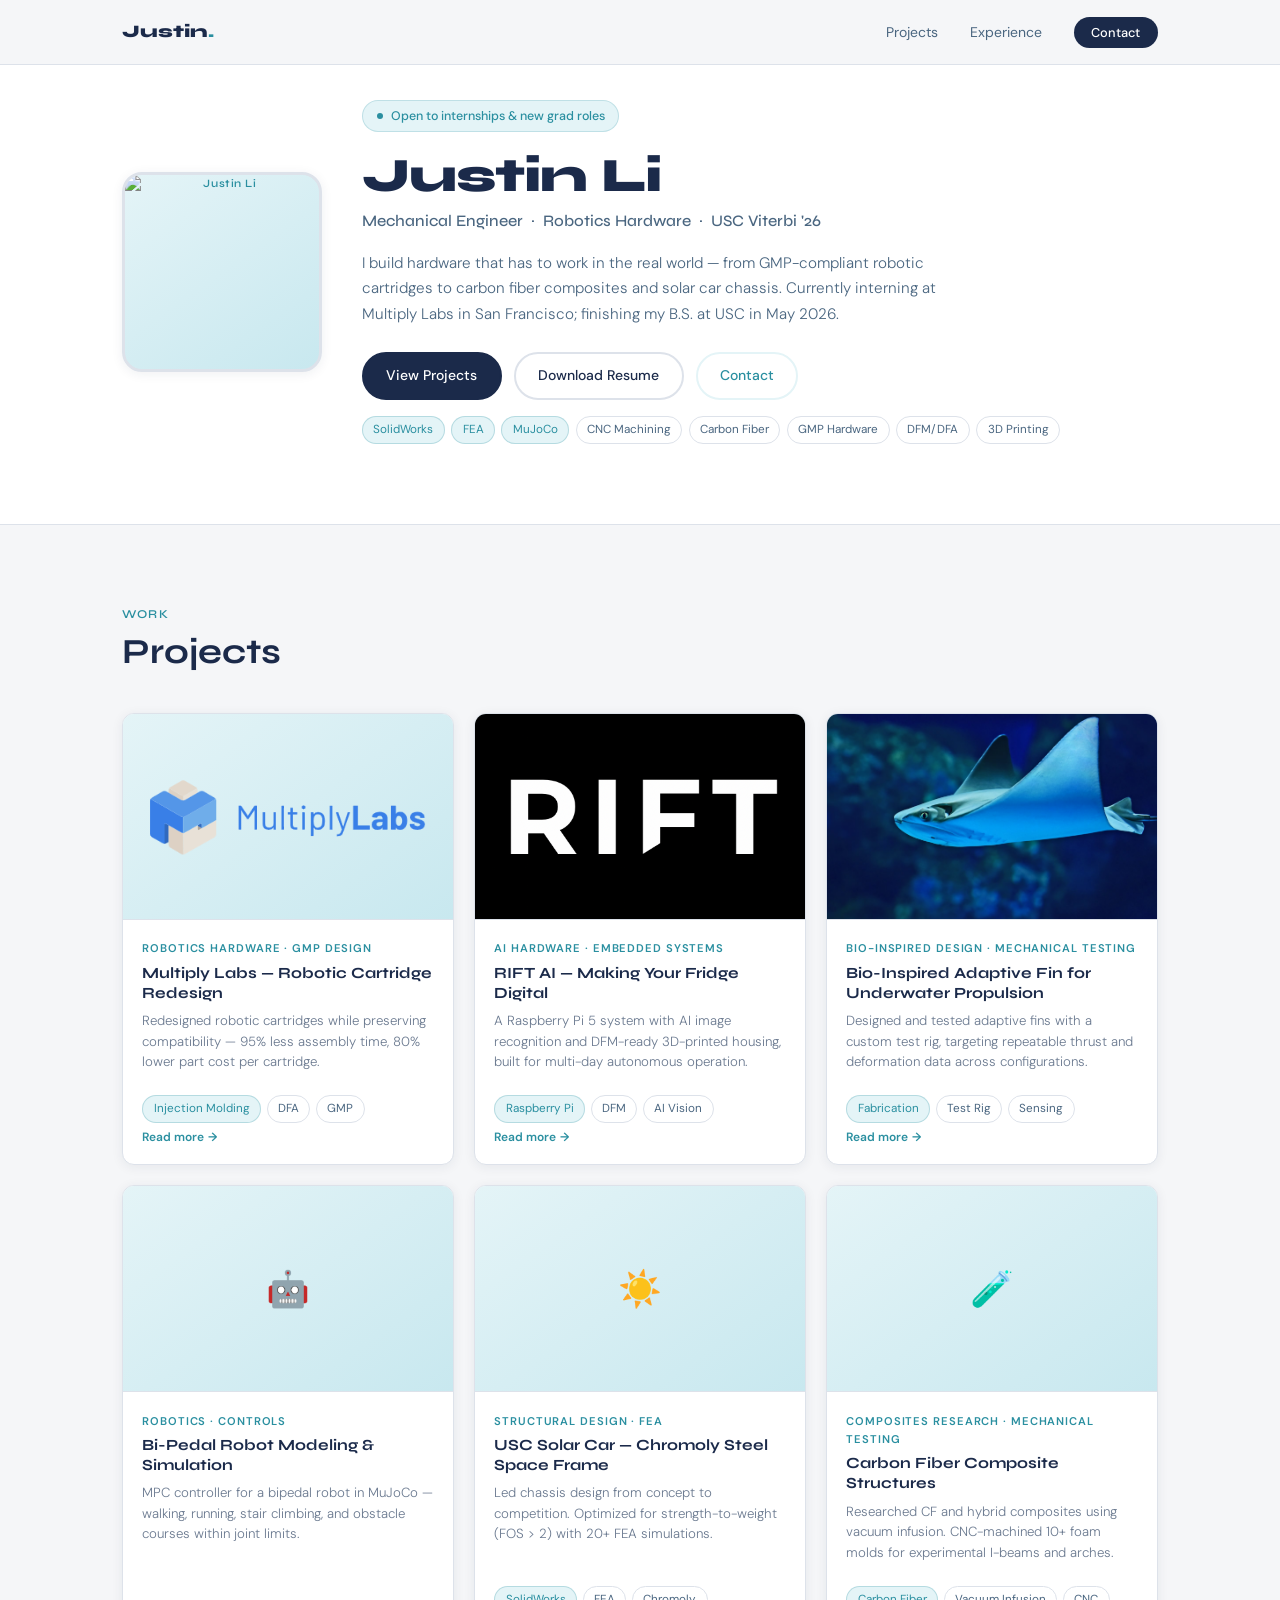
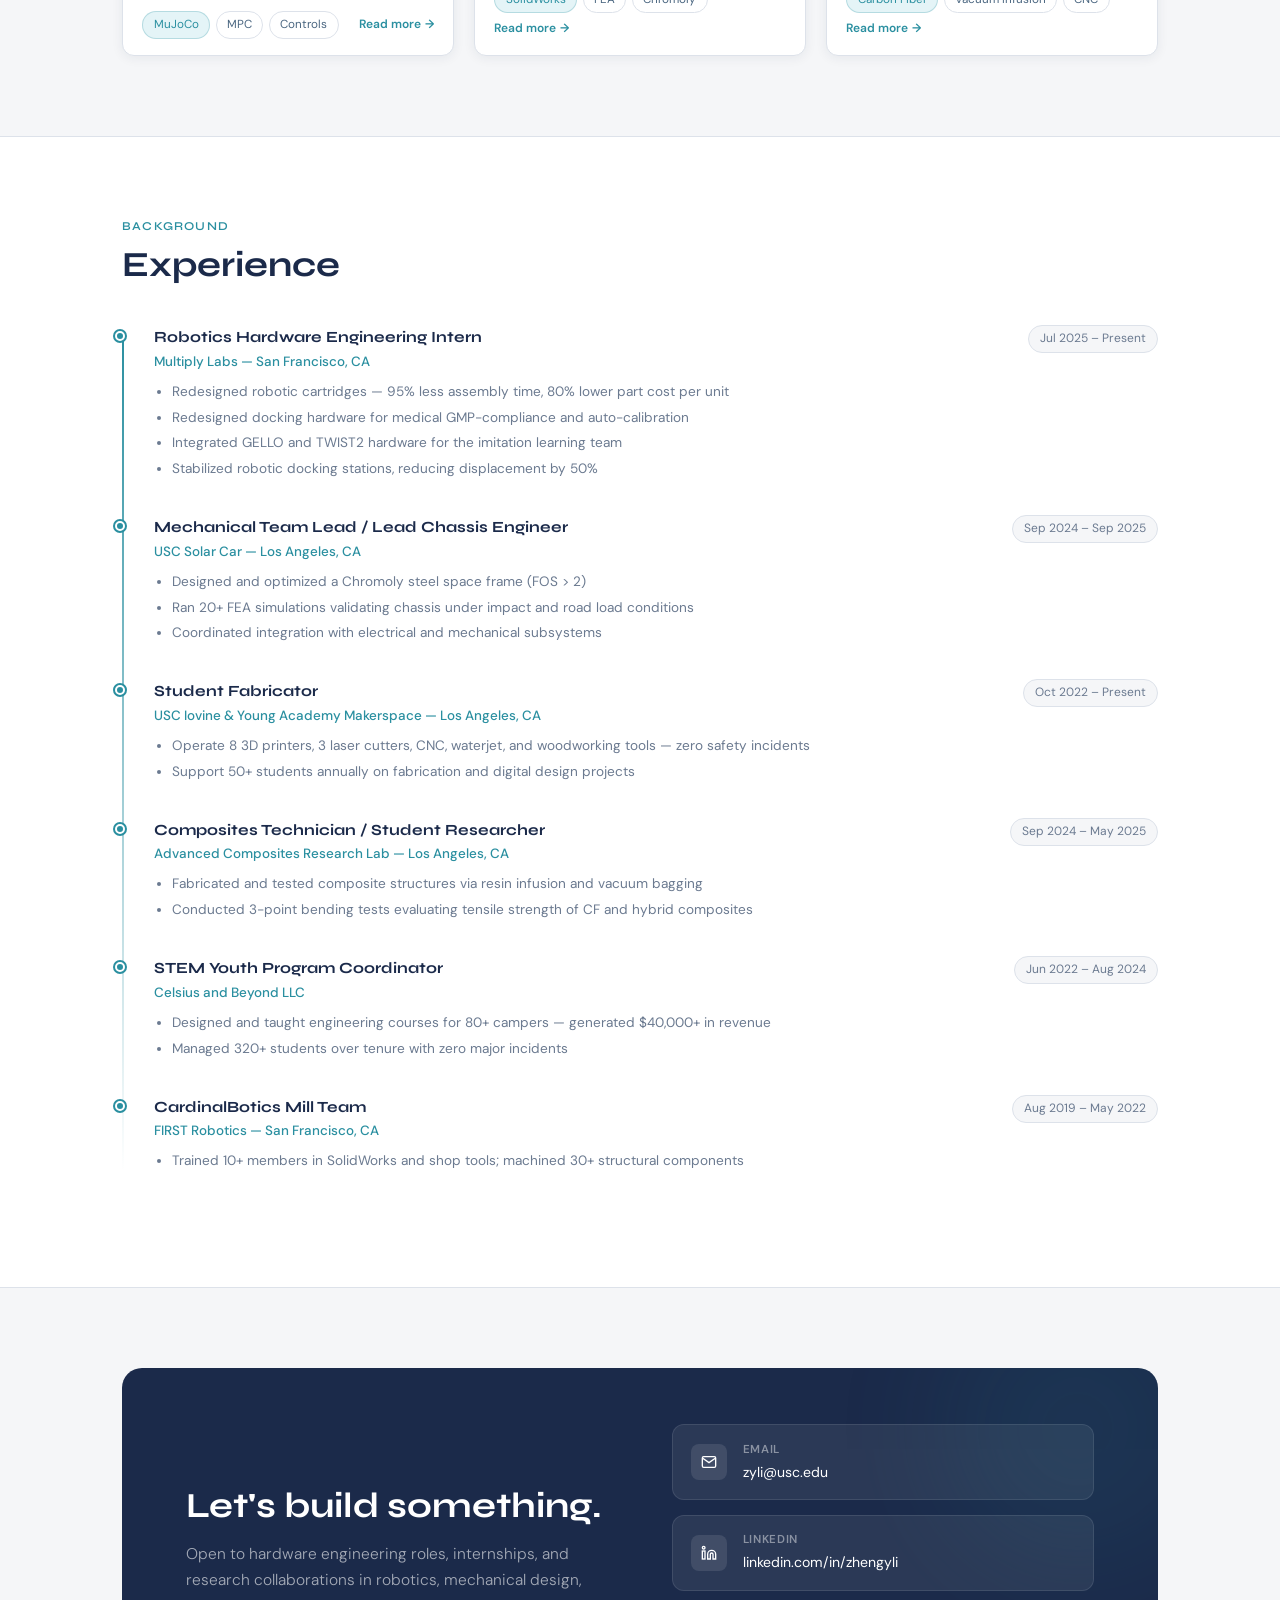
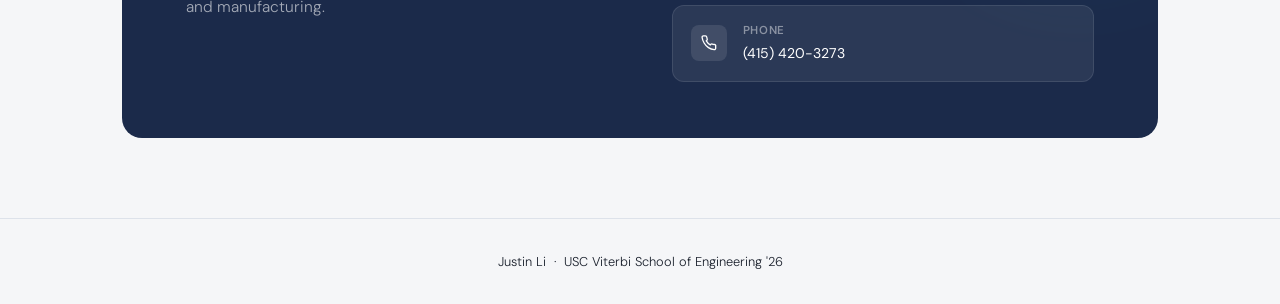
==== commit e63d4fc3: "Yes" ====
--- a/index.html
+++ b/index.html
@@ -29,9 +29,9 @@
     /* Photo */
     .hero-photo {
       flex-shrink: 0;
-      width: 130px;
-      height: 130px;
-      border-radius: 50%;
+      width: 200px;
+      height: 200px;
+      border-radius: 10%;
       background: linear-gradient(145deg, var(--teal-lt), #C8E8EF);
       border: 3px solid var(--border);
       overflow: hidden;
@@ -46,11 +46,6 @@
       letter-spacing: 0.05em;
       box-shadow: var(--shadow);
     }
-
-    /* 
-      TO ADD YOUR PHOTO: replace the entire .hero-photo div contents with:
-      <img src="images/your-photo.jpg" alt="Justin Li" style="width:100%;height:100%;object-fit:cover;" />
-    */
 
     /* Text */
     .hero-text { flex: 1; }
@@ -394,17 +389,8 @@
   <section id="hero">
     <div class="container">
       <div class="hero-inner fade-up">
-
-        <!-- PHOTO — swap this div for an <img> tag when you have a photo -->
         <div class="hero-photo">
-          <!--
-            Replace everything inside this div with:
-            <img src="images/your-photo.jpg" alt="Justin Li" style="width:100%;height:100%;object-fit:cover;" />
-          -->
-          <svg width="40" height="40" viewBox="0 0 24 24" fill="none" stroke="currentColor" stroke-width="1.5">
-            <path d="M20 21v-2a4 4 0 0 0-4-4H8a4 4 0 0 0-4 4v2"/>
-            <circle cx="12" cy="7" r="4"/>
-          </svg>
+          <img src="images/headshot.jpg" alt="Justin Li" style="width:100%;height:100%;object-fit:cover;object-position:45% center;" />
         </div>
 
         <div class="hero-text">
@@ -449,13 +435,30 @@
 
       <div class="projects-grid">
 
-        <!-- CARD 1: RIFT AI -->
-        <a href="projects/rift-ai.html" class="project-card fade-up">
+        <!-- CARD 1: MULTIPLY LABS -->
+        <a href="projects/multiply-labs.html" class="project-card fade-up">
           <div class="project-image">
-            <!--
-              ADD IMAGE: <img src="../images/rift-ai-cover.jpg" alt="RIFT AI" />
-            -->
-            🍎
+            <img src="../images/ml_logo.png" alt="Multiply Labs" />
+          </div>
+          <div class="project-body">
+            <div class="project-category">Robotics Hardware · GMP Design</div>
+            <h3>Multiply Labs — Robotic Cartridge Redesign</h3>
+            <p>Redesigned robotic cartridges while preserving compatibility — 95% less assembly time, 80% lower part cost per cartridge.</p>
+          </div>
+          <div class="project-footer">
+            <div class="project-footer-tags">
+              <span class="tag teal">Injection Molding</span>
+              <span class="tag">DFA</span>
+              <span class="tag">GMP</span>
+            </div>
+            <span class="read-more">Read more</span>
+          </div>
+        </a>
+
+        <!-- CARD 2: RIFT AI -->
+        <a href="projects/rift-ai.html" class="project-card fade-up" style="transition-delay:0.07s">
+          <div class="project-image">
+            <img src="../images/rift_logo.png" alt="RIFT AI" />
           </div>
           <div class="project-body">
             <div class="project-category">AI Hardware · Embedded Systems</div>
@@ -472,13 +475,10 @@
           </div>
         </a>
 
-        <!-- CARD 2: ADAPTIVE FIN -->
-        <a href="projects/adaptive-fin.html" class="project-card fade-up" style="transition-delay:0.07s">
+        <!-- CARD 3: ADAPTIVE FIN -->
+        <a href="projects/adaptive-fin.html" class="project-card fade-up" style="transition-delay:0.14s">
           <div class="project-image">
-            <!--
-              ADD IMAGE: <img src="../images/fin-cover.jpg" alt="Adaptive Fin" />
-            -->
-            🐟
+            <img src="../images/fin_ray_swimming.avif" alt="Adaptive Fin" />
           </div>
           <div class="project-body">
             <div class="project-category">Bio-Inspired Design · Mechanical Testing</div>
@@ -495,8 +495,8 @@
           </div>
         </a>
 
-        <!-- CARD 3: BIPEDAL ROBOT -->
-        <a href="projects/bipedal-robot.html" class="project-card fade-up" style="transition-delay:0.14s">
+        <!-- CARD 4: BIPEDAL ROBOT -->
+        <a href="projects/bipedal-robot.html" class="project-card fade-up" style="transition-delay:0.21s">
           <div class="project-image">
             <!--
               ADD IMAGE: <img src="../images/robot-cover.jpg" alt="Bipedal Robot" />
@@ -518,8 +518,8 @@
           </div>
         </a>
 
-        <!-- CARD 4: SOLAR CAR -->
-        <a href="projects/solar-car.html" class="project-card fade-up" style="transition-delay:0.21s">
+        <!-- CARD 5: SOLAR CAR -->
+        <a href="projects/solar-car.html" class="project-card fade-up" style="transition-delay:0.28s">
           <div class="project-image">
             <!--
               ADD IMAGE: <img src="../images/solar-car-cover.jpg" alt="Solar Car Chassis" />
@@ -541,8 +541,8 @@
           </div>
         </a>
 
-        <!-- CARD 5: COMPOSITES -->
-        <a href="projects/composites.html" class="project-card fade-up" style="transition-delay:0.28s">
+        <!-- CARD 6: COMPOSITES -->
+        <a href="projects/composites.html" class="project-card fade-up" style="transition-delay:0.35s">
           <div class="project-image">
             <!--
               ADD IMAGE: <img src="../images/composites-cover.jpg" alt="Carbon Fiber Composites" />
@@ -559,29 +559,6 @@
               <span class="tag teal">Carbon Fiber</span>
               <span class="tag">Vacuum Infusion</span>
               <span class="tag">CNC</span>
-            </div>
-            <span class="read-more">Read more</span>
-          </div>
-        </a>
-
-        <!-- CARD 6: MULTIPLY LABS -->
-        <a href="projects/multiply-labs.html" class="project-card fade-up" style="transition-delay:0.35s">
-          <div class="project-image">
-            <!--
-              ADD IMAGE: <img src="../images/multiply-cover.jpg" alt="Multiply Labs" />
-            -->
-            ⚙️
-          </div>
-          <div class="project-body">
-            <div class="project-category">Robotics Hardware · GMP Design</div>
-            <h3>Multiply Labs — Robotic Cartridge Redesign</h3>
-            <p>Redesigned robotic cartridges while preserving compatibility — 95% less assembly time, 80% lower part cost per cartridge.</p>
-          </div>
-          <div class="project-footer">
-            <div class="project-footer-tags">
-              <span class="tag teal">Injection Molding</span>
-              <span class="tag">DFA</span>
-              <span class="tag">GMP</span>
             </div>
             <span class="read-more">Read more</span>
           </div>
